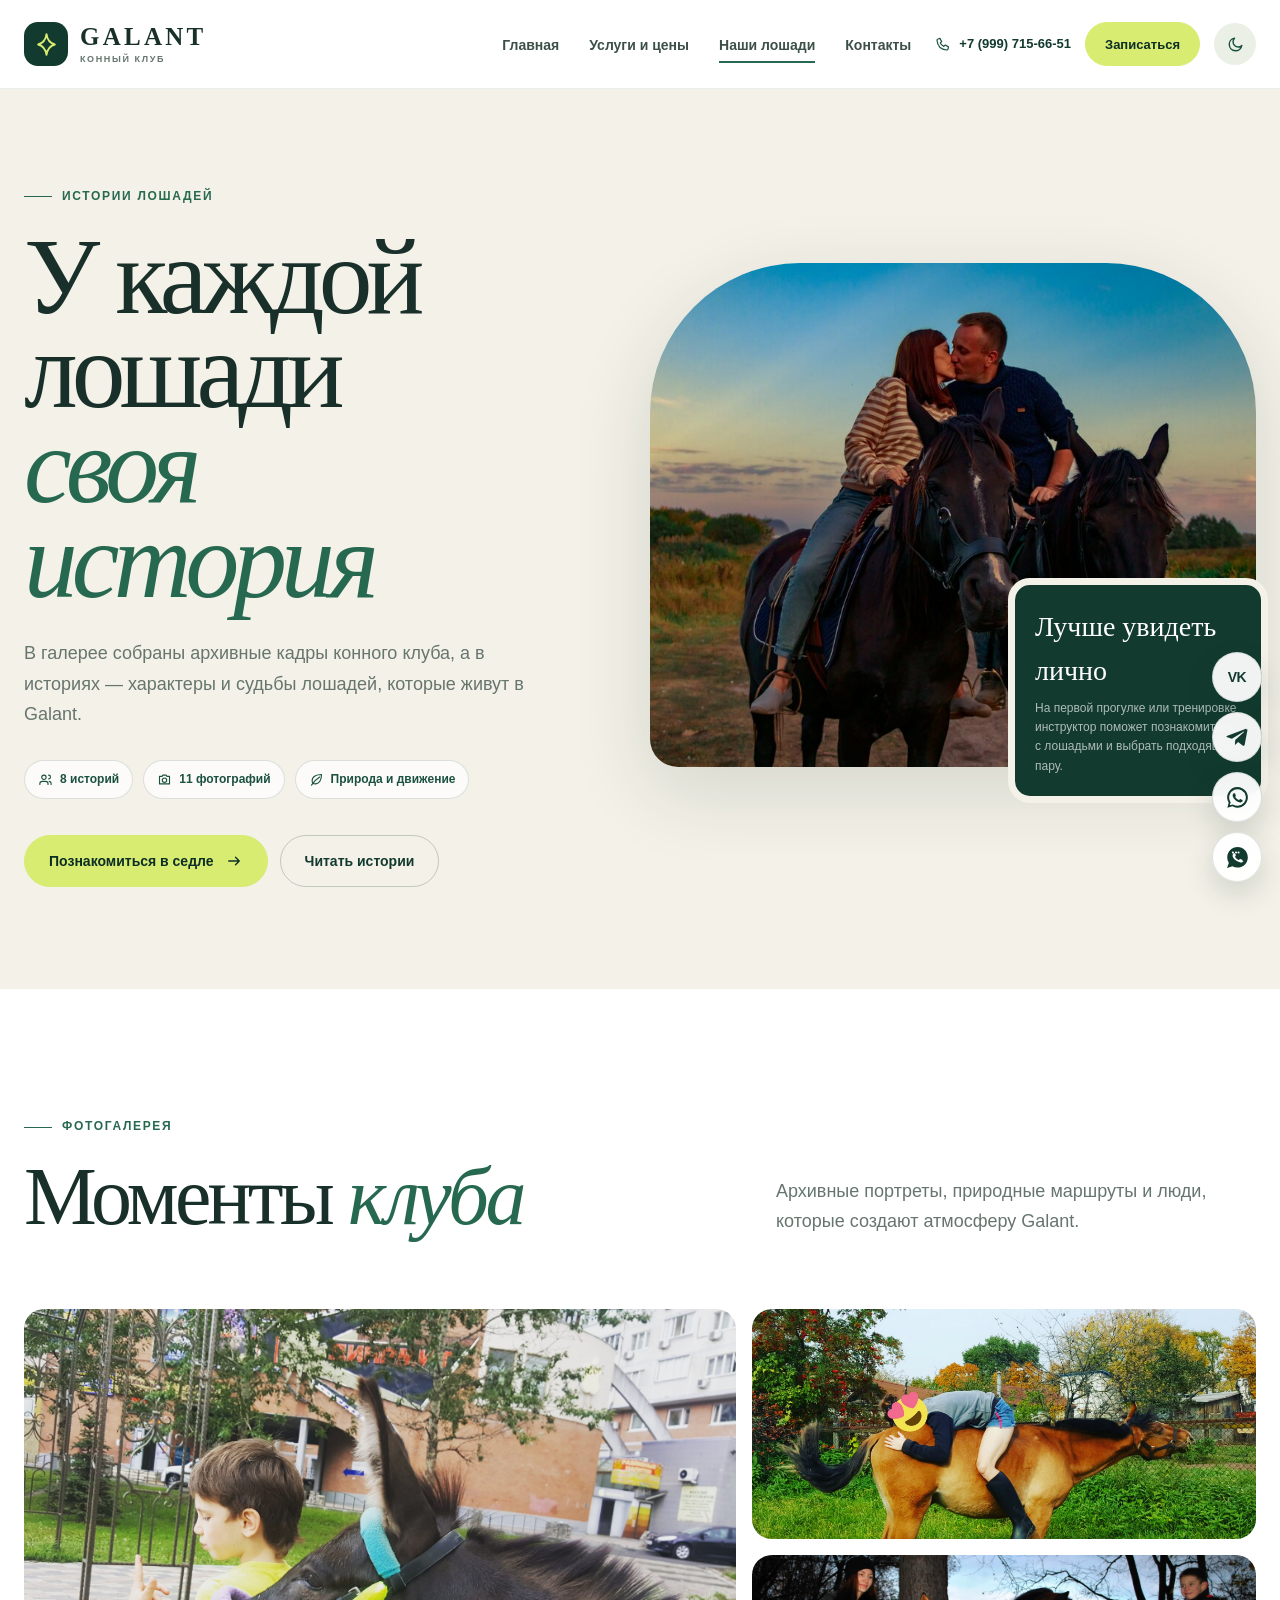
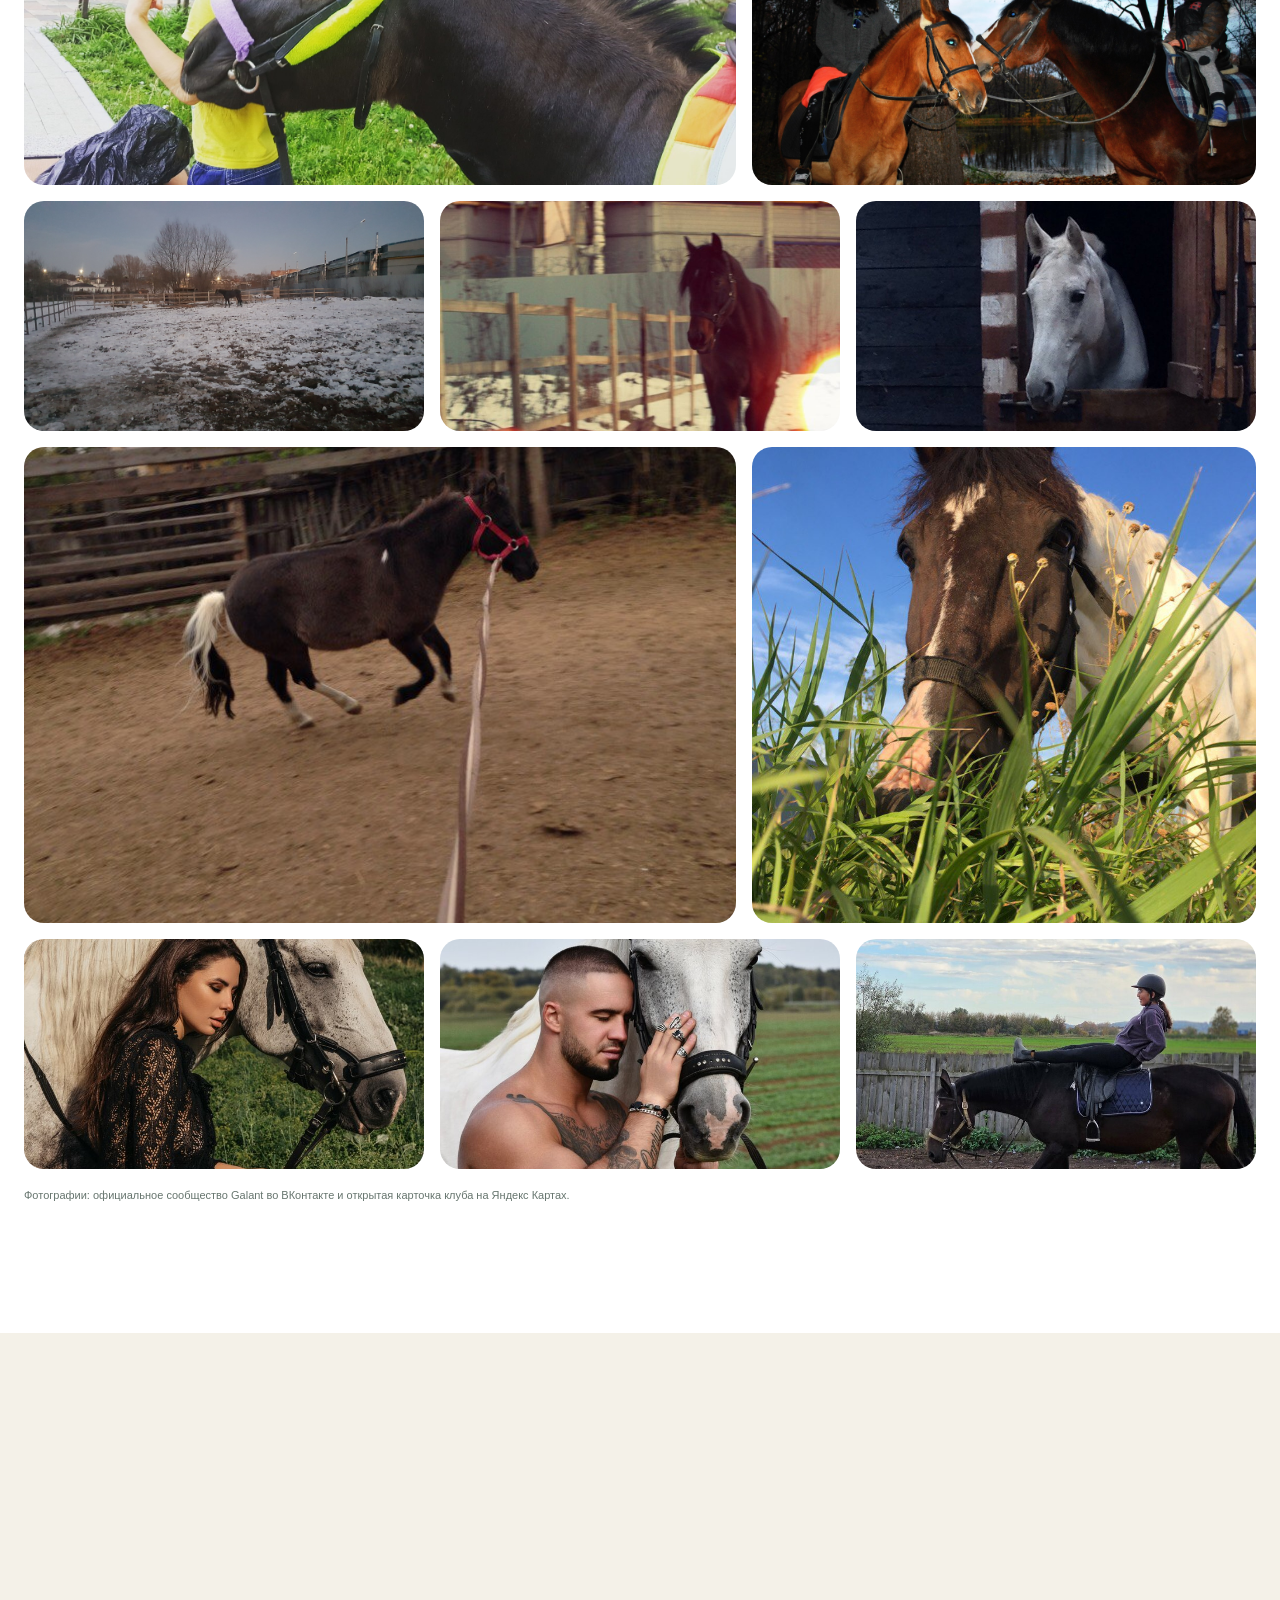
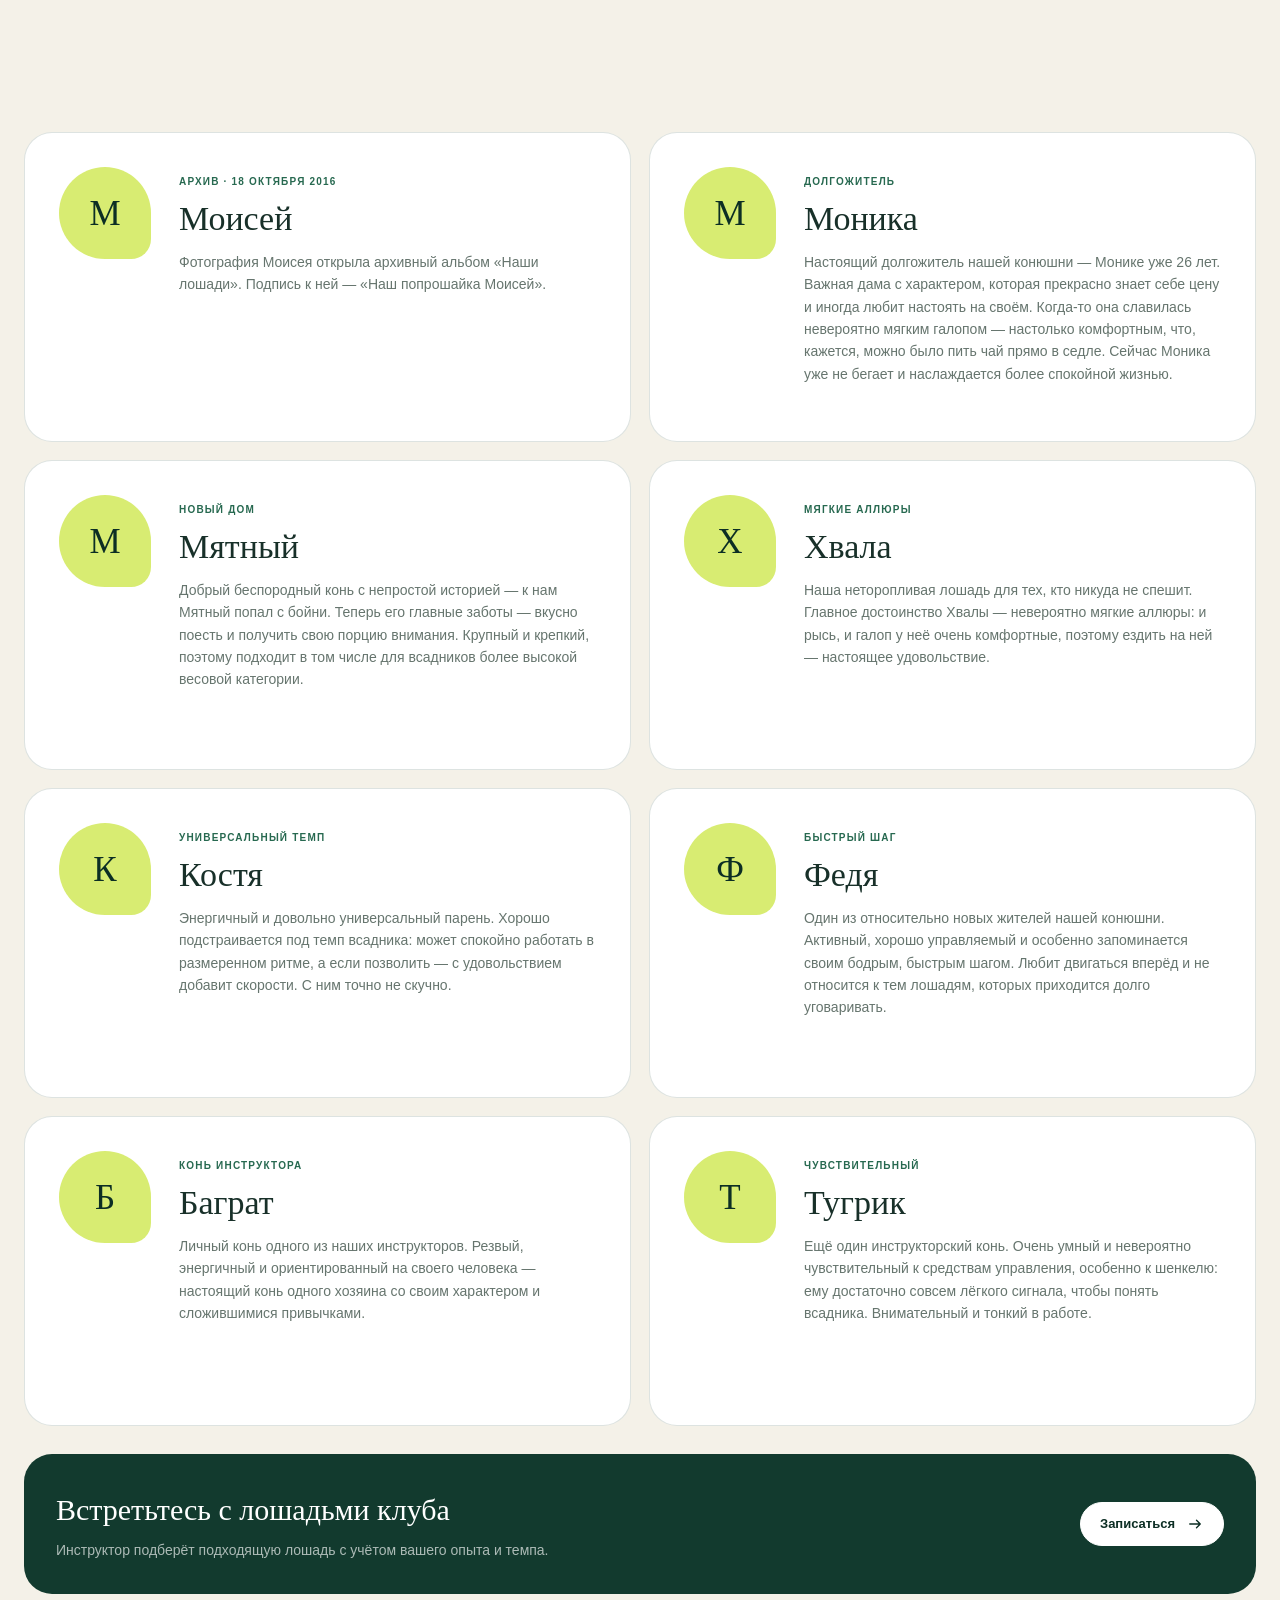
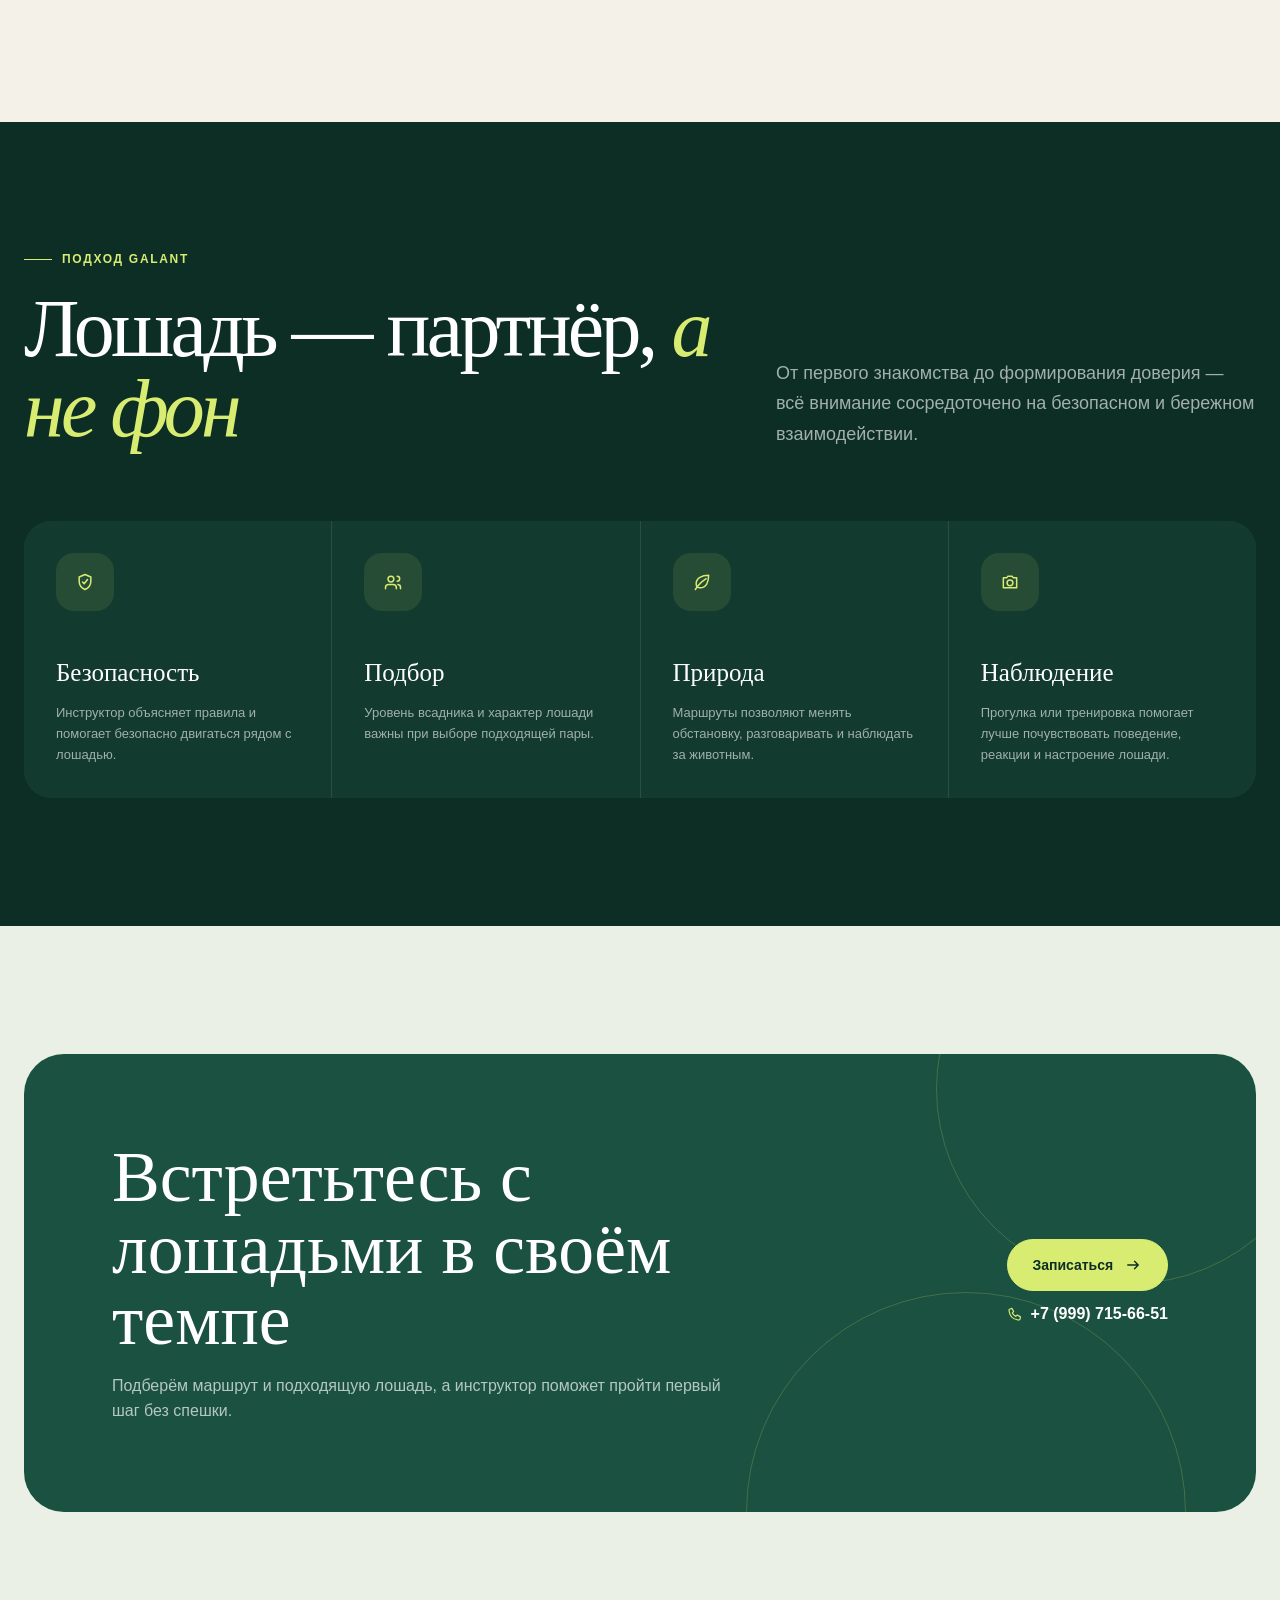
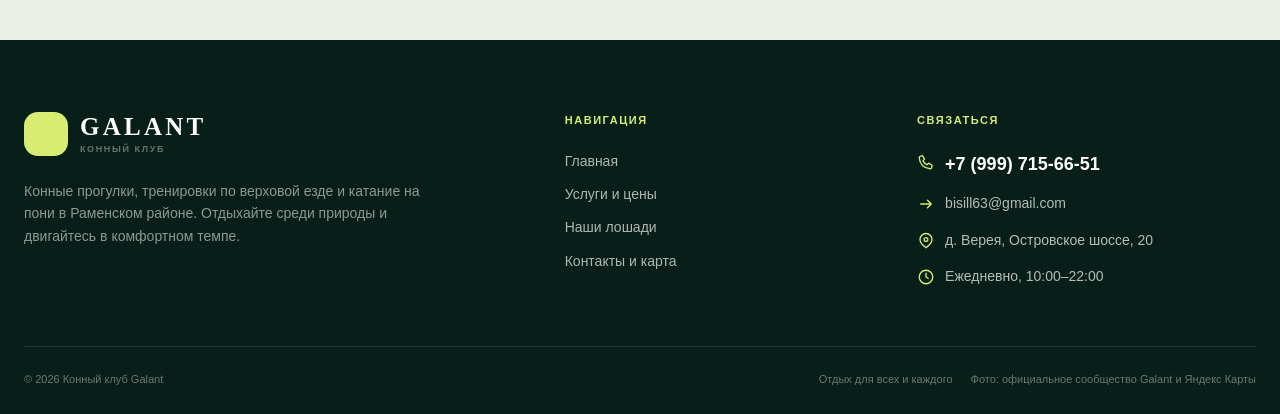
==== horses.html @ ed4a21c7 "Add files via upload" ====
<!doctype html>
<html lang="ru">
<head>
  <meta charset="utf-8">
  <meta name="viewport" content="width=device-width, initial-scale=1">
  <meta name="theme-color" content="#173f32">
  <meta name="color-scheme" content="light dark">
  <script>
    (function () {
      try {
        var t = localStorage.getItem('galant-theme');
        document.documentElement.dataset.theme = t || (window.matchMedia('(prefers-color-scheme: dark)').matches ? 'dark' : 'light');
      } catch (e) {
        document.documentElement.dataset.theme = 'light';
      }
    })();
  </script>
  <meta name="description" content="Фотографии и истории лошадей конного клуба Galant: архивные материалы и рассказы о его постоянных жителях.">
  <title>Наши лошади — конный клуб Galant</title>
  <link rel="icon" href="assets/favicon.svg" type="image/svg+xml">
  <link rel="preload" href="assets/images/galant-08.jpg" as="image" fetchpriority="high">
  <link rel="stylesheet" href="assets/styles.css?v=20261008h">
  <script src="assets/script.js?v=20261008h" defer></script>
</head>
<body>
<svg class="icon-sprite" xmlns="http://www.w3.org/2000/svg" style="display:none" aria-hidden="true" focusable="false">
  <symbol id="icon-vk" viewBox="0 0 24 24"><path fill="currentColor" d="M12.82 17.35h-2.18c-.12 0-.23-.04-.34-.12-.12-.08-.18-.2-.25-.34-.16-.31-.7-1.34-1.59-3.09-1.32-1.76-2.77-3.36-2.8-3.4-.03-.04-.03-.09 0-.13.03-.04.12-.06.25-.06h2.47c.13 0 .24.03.33.1.08.07.13.17.18.29l2.9 3.46 2.42-3.44a.58.58 0 0 1 .4-.21h2.46c.16 0 .26.03.3.09.05.07.05.18 0 .3-.05.12-.4.55-1.03 1.29L16.5 15.1s3.87 3.87 3.87 4.05c0 .1-.04.17-.11.22-.08.04-.2.07-.36.07h-2.2c-.16 0-.29-.03-.4-.08a4.45 4.45 0 0 1-.48-.36Z"/></symbol>
  <symbol id="icon-telegram" viewBox="0 0 24 24"><path fill="currentColor" d="M21.7 4.1 18.9 19c-.2 1-.8 1.3-1.7.8l-4.6-3.4-2.2 2.1c-.3.3-.5.5-.9.5l.3-4.7 8.5-7.7c.4-.3-.1-.5-.6-.2L6.6 13.2l-4.4-1.4c-1-.3-1-1 .2-1.4l17.1-6.6c.8-.3 1.5.2 1.2 1.1Z"/></symbol>
  <symbol id="icon-whatsapp" viewBox="0 0 24 24"><path fill="currentColor" d="M12.04 2a9.9 9.9 0 0 0-8.5 15l-1.3 4.8 4.9-1.3A9.9 9.9 0 1 0 12.04 2Zm0 18a8 8 0 0 1-4.1-1.1l-.3-.2-3 .8.8-2.9-.2-.3A8 8 0 1 1 12.04 20Zm4.4-5.8c-.2-.1-1.4-.7-1.6-.8-.2-.1-.4-.1-.5.1l-.7.9c-.1.2-.3.2-.5.1a6.6 6.6 0 0 1-3.3-2.9c-.2-.4.2-.4.6-1.2.1-.1 0-.3 0-.4l-.7-1.7c-.2-.4-.4-.4-.5-.4h-.5c-.2 0-.4.1-.6.3-.2.2-.8.8-.8 1.9 0 1.1.8 2.2.9 2.4.1.1 1.6 2.6 4 3.6 2.4 1 2.4.7 2.9.6.4-.1 1.4-.6 1.6-1.1.2-.6.2-1 .1-1.1-.1-.1-.2-.2-.4-.3Z"/></symbol>
  <symbol id="icon-viber" viewBox="0 0 24 24"><path fill="currentColor" d="M12.1 2C6.6 2 2.2 6.3 2.2 11.7c0 1.9.5 3.7 1.5 5.3L2 22l5.1-1.7a9.8 9.8 0 0 0 4.9 1.3h.1c5.4 0 9.8-4.3 9.8-9.7S17.5 2 12.1 2Zm5.6 13.5c-.2.6-1.3 1.2-1.8 1.2-.5.1-1 .1-1.6-.1-.4-.1-.9-.3-1.5-.5-2.7-.9-4.4-3.2-4.5-3.4-.1-.1-1-1.3-1-2.5 0-1.2.6-1.8.8-2.1.2-.2.5-.3.6-.3h.5c.2 0 .4 0 .5.4l.7 1.7c.1.2 0 .4-.1.5l-.4.5c-.1.1-.3.3-.1.6.1.3.6 1.1 1.3 1.7.9.8 1.6 1 1.9 1.2.2.1.4.1.5-.1l.7-.8c.2-.2.3-.2.6-.1l1.6.8c.2.1.4.2.5.3.1.2.1.6-.1 1.1Z"/><circle cx="7.6" cy="7.2" r="1" fill="#fff"/><circle cx="10.6" cy="7.2" r="1" fill="#fff"/><circle cx="13" cy="7.2" r="1" fill="#fff"/></symbol>
  <symbol id="icon-phone" viewBox="0 0 24 24"><path d="M7.3 3.5 10 8.2 8 10.5c1.1 2.3 2.9 4 5.2 5.1l2.3-2 4.7 2.7-.7 3.3c-.2.9-1 1.5-1.9 1.4C9 20.3 3.7 15 3 6.4c-.1-.9.5-1.7 1.4-1.9l2.9-1Z" fill="none" stroke="currentColor" stroke-width="1.8" stroke-linecap="round" stroke-linejoin="round"/></symbol>
  <symbol id="icon-pin" viewBox="0 0 24 24"><path d="M20 10c0 5-8 11-8 11S4 15 4 10a8 8 0 1 1 16 0Z" fill="none" stroke="currentColor" stroke-width="1.8" stroke-linejoin="round"/><circle cx="12" cy="10" r="2.5" fill="none" stroke="currentColor" stroke-width="1.8"/></symbol>
  <symbol id="icon-clock" viewBox="0 0 24 24"><circle cx="12" cy="12" r="9" fill="none" stroke="currentColor" stroke-width="1.8"/><path d="M12 7v5l3 2" fill="none" stroke="currentColor" stroke-width="1.8" stroke-linecap="round"/></symbol>
  <symbol id="icon-arrow" viewBox="0 0 24 24"><path d="M5 12h14M14 7l5 5-5 5" fill="none" stroke="currentColor" stroke-width="1.8" stroke-linecap="round" stroke-linejoin="round"/></symbol>
  <symbol id="icon-arrow-left" viewBox="0 0 24 24"><path d="M19 12H5M10 7l-5 5 5 5" fill="none" stroke="currentColor" stroke-width="1.8" stroke-linecap="round" stroke-linejoin="round"/></symbol>
  <symbol id="icon-chevron-right" viewBox="0 0 24 24"><path d="m9 5 7 7-7 7" fill="none" stroke="currentColor" stroke-width="1.8" stroke-linecap="round" stroke-linejoin="round"/></symbol>
  <symbol id="icon-menu" viewBox="0 0 24 24"><path d="M4 7h16M4 12h16M4 17h16" fill="none" stroke="currentColor" stroke-width="1.8" stroke-linecap="round"/></symbol>
  <symbol id="icon-close" viewBox="0 0 24 24"><path d="m6 6 12 12M18 6 6 18" fill="none" stroke="currentColor" stroke-width="1.8" stroke-linecap="round"/></symbol>
  <symbol id="icon-check" viewBox="0 0 24 24"><path d="m5 12 4 4L19 6" fill="none" stroke="currentColor" stroke-width="2" stroke-linecap="round" stroke-linejoin="round"/></symbol>
  <symbol id="icon-leaf" viewBox="0 0 24 24"><path d="M20 4C12 4 5 7 5 14c0 3 2 5 5 5 7 0 10-7 10-15Z" fill="none" stroke="currentColor" stroke-width="1.8" stroke-linejoin="round"/><path d="M4 21c3-5 7-9 13-13" fill="none" stroke="currentColor" stroke-width="1.8" stroke-linecap="round"/></symbol>
  <symbol id="icon-shield" viewBox="0 0 24 24"><path d="M12 3 5 6v5c0 4.6 2.8 8 7 10 4.2-2 7-5.4 7-10V6l-7-3Z" fill="none" stroke="currentColor" stroke-width="1.8" stroke-linejoin="round"/><path d="m9 12 2 2 4-5" fill="none" stroke="currentColor" stroke-width="1.8" stroke-linecap="round" stroke-linejoin="round"/></symbol>
  <symbol id="icon-users" viewBox="0 0 24 24"><path d="M16 20v-1.5c0-2-1.8-3.5-4-3.5H7c-2.2 0-4 1.5-4 3.5V20M9.5 12a3.5 3.5 0 1 0 0-7 3.5 3.5 0 0 0 0 7ZM17 11a3 3 0 1 0 0-6M18 15c1.8.3 3 1.6 3 3.2V20" fill="none" stroke="currentColor" stroke-width="1.8" stroke-linecap="round"/></symbol>
  <symbol id="icon-camera" viewBox="0 0 24 24"><path d="M4 7h4l1.5-2h5L16 7h4v12H4V7Z" fill="none" stroke="currentColor" stroke-width="1.8" stroke-linejoin="round"/><circle cx="12" cy="13" r="3.5" fill="none" stroke="currentColor" stroke-width="1.8"/></symbol>
  <symbol id="icon-spark" viewBox="0 0 24 24"><path d="M12 2c.7 5.2 2.8 8.5 8 10-5.2 1.5-7.3 4.8-8 10-.7-5.2-2.8-8.5-8-10 5.2-1.5 7.3-4.8 8-10Z" fill="none" stroke="currentColor" stroke-width="1.8" stroke-linejoin="round"/></symbol>
  <symbol id="icon-route" viewBox="0 0 24 24"><circle cx="6" cy="18" r="2" fill="none" stroke="currentColor" stroke-width="1.8"/><circle cx="18" cy="6" r="2" fill="none" stroke="currentColor" stroke-width="1.8"/><path d="M8 18h3a3 3 0 0 0 3-3v-3a3 3 0 0 1 3-3h-1" fill="none" stroke="currentColor" stroke-width="1.8" stroke-linecap="round"/></symbol>
  <symbol id="icon-sun" viewBox="0 0 24 24"><circle cx="12" cy="12" r="4.2" fill="none" stroke="currentColor" stroke-width="1.8"/><path d="M12 2.5v2.6M12 18.9v2.6M2.5 12h2.6M18.9 12h2.6M4.9 4.9l1.8 1.8M17.3 17.3l1.8 1.8M19.1 4.9l-1.8 1.8M6.7 17.3l-1.8 1.8" fill="none" stroke="currentColor" stroke-width="1.8" stroke-linecap="round"/></symbol>
  <symbol id="icon-moon" viewBox="0 0 24 24"><path d="M20 13.2A8 8 0 1 1 10.8 4 6.5 6.5 0 0 0 20 13.2Z" fill="none" stroke="currentColor" stroke-width="1.8" stroke-linejoin="round"/></symbol>
</svg>
  <a class="sr-only" href="#main">Перейти к основному содержанию</a>
  <header class="site-header">
    <div class="container header-inner">
      <a class="logo" href="index.html" aria-label="Galant — главная"><span class="logo-mark"><svg class="icon" aria-hidden="true"><use href="#icon-spark"></use></svg></span><span class="logo-copy"><span class="logo-name">GALANT</span><span class="logo-subtitle">конный клуб</span></span></a>
      <nav class="site-nav" aria-label="Основная навигация">
        <a class="nav-link" href="index.html">Главная</a>
        <a class="nav-link" href="services.html">Услуги и цены</a>
        <a class="nav-link" href="horses.html" aria-current="page">Наши лошади</a>
        <a class="nav-link" href="index.html#location">Контакты</a>
      </nav>
      <div class="header-actions">
        <a class="header-phone top-phone" href="tel:+79997156651"><svg class="icon" aria-hidden="true"><use href="#icon-phone"></use></svg><span>+7 (999) 715-66-51</span></a>
        <button class="button button-accent button-small header-cta" type="button" data-booking="Прогулка или тренировка">Записаться</button>
        <button class="theme-toggle" type="button" data-theme-toggle aria-label="Включить тёмную тему" aria-pressed="false"><svg class="icon icon-sun" aria-hidden="true"><use href="#icon-sun"></use></svg><svg class="icon icon-moon" aria-hidden="true"><use href="#icon-moon"></use></svg></button>
        <button class="menu-toggle" type="button" data-menu-toggle aria-expanded="false" aria-controls="mobile-menu" aria-label="Открыть меню"><svg class="icon icon-menu" aria-hidden="true"><use href="#icon-menu"></use></svg><svg class="icon icon-close" aria-hidden="true"><use href="#icon-close"></use></svg></button>
      </div>
    </div>
  </header>

  <nav class="mobile-menu" id="mobile-menu" data-mobile-menu aria-label="Мобильная навигация" aria-hidden="true">
    <a href="index.html">Главная</a><a href="services.html">Услуги и цены</a><a href="horses.html">Наши лошади</a><a href="index.html#location">Контакты</a>
    <button class="button button-accent" type="button" data-booking="Прогулка или тренировка">Записаться</button>
    <div class="mobile-contacts"><a class="top-phone" href="tel:+79997156651"><svg class="icon" aria-hidden="true"><use href="#icon-phone"></use></svg><span>+7 (999) 715-66-51</span></a></div>
  </nav>

  <main id="main">
    <section class="page-hero">
      <div class="container page-hero-grid">
        <div class="page-hero-copy reveal">
          <span class="eyebrow">Истории лошадей</span>
          <h1 class="page-hero-title">У каждой лошади <em>своя история</em></h1>
          <p class="section-copy">В галерее собраны архивные кадры конного клуба, а в историях — характеры и судьбы лошадей, которые живут в Galant.</p>
          <div class="page-hero-meta">
            <span class="tag"><svg class="icon" aria-hidden="true"><use href="#icon-users"></use></svg>8 историй</span>
            <span class="tag"><svg class="icon" aria-hidden="true"><use href="#icon-camera"></use></svg>11 фотографий</span>
            <span class="tag"><svg class="icon" aria-hidden="true"><use href="#icon-leaf"></use></svg>Природа и движение</span>
          </div>
          <div class="hero-actions"><button class="button button-accent" type="button" data-booking="Прогулка или тренировка">Познакомиться в седле<svg class="icon" aria-hidden="true"><use href="#icon-arrow"></use></svg></button><a class="button button-outline" href="#stories">Читать истории</a></div>
        </div>
        <div class="page-hero-media reveal">
          <img class="page-hero-image" src="assets/images/galant-08.jpg" alt="Лошади конного клуба Galant на природе" width="1024" height="683" fetchpriority="high">
          <div class="page-hero-card"><strong>Лучше увидеть лично</strong><p>На первой прогулке или тренировке инструктор поможет познакомиться с лошадьми и выбрать подходящую пару.</p></div>
        </div>
      </div>
    </section>

    <section class="section">
      <div class="container">
        <div class="section-header reveal">
          <div class="section-header-copy"><span class="kicker">Фотогалерея</span><h2 class="section-title">Моменты <em>клуба</em></h2></div>
          <p class="section-copy">Архивные портреты, природные маршруты и люди, которые создают атмосферу Galant.</p>
        </div>
        <div class="horses-gallery">
          <figure class="gallery-item reveal"><img src="assets/images/galant-vk-01.jpg" alt="Моисей, лошадь конного клуба Galant" width="1767" height="1152" loading="lazy"></figure>
          <figure class="gallery-item reveal"><img src="assets/images/galant-vk-02.jpg" alt="Мальборо, лошадь конного клуба Galant" width="1920" height="1920" loading="lazy"></figure>
          <figure class="gallery-item reveal"><img src="assets/images/galant-vk-03.jpg" alt="Любофффь, лошадь конного клуба Galant" width="2560" height="1714" loading="lazy"></figure>
          <figure class="gallery-item reveal"><img src="assets/images/galant-vk-04.jpg" alt="Русский рысак конного клуба Galant" width="2048" height="1152" loading="lazy"></figure>
          <figure class="gallery-item reveal"><img src="assets/images/galant-vk-05.jpg" alt="Пентагон, лошадь конного клуба Galant" width="614" height="807" loading="lazy"></figure>
          <figure class="gallery-item reveal"><img src="assets/images/galant-vk-06.jpg" alt="Моника, лошадь конного клуба Galant" width="720" height="960" loading="lazy"></figure>
          <figure class="gallery-item reveal"><img src="assets/images/galant-vk-07.jpg" alt="Пушок, лошадь конного клуба Galant" width="720" height="960" loading="lazy"></figure>
          <figure class="gallery-item reveal"><img src="assets/images/galant-vk-08.jpg" alt="Сюрприз, лошадь конного клуба Galant" width="719" height="960" loading="lazy"></figure>
          <figure class="gallery-item reveal"><img src="assets/images/galant-02.jpg" alt="Лошадь конного клуба Galant" width="684" height="1024" loading="lazy"></figure>
          <figure class="gallery-item reveal"><img src="assets/images/galant-07.jpg" alt="Лошадь и всадник на прогулке" width="684" height="1024" loading="lazy"></figure>
          <figure class="gallery-item reveal"><img src="assets/images/galant-10.jpg" alt="Лошадь клуба Galant на природе" width="768" height="1024" loading="lazy"></figure>
        </div>
        <p class="photo-credit">Фотографии: <a href="https://vk.ru/horsegalant" target="_blank" rel="noopener noreferrer">официальное сообщество Galant во ВКонтакте</a> и открытая карточка клуба на Яндекс Картах.</p>
      </div>
    </section>

    <section class="section section-cream" id="stories">
      <div class="container">
        <div class="section-header reveal">
          <div class="section-header-copy"><span class="kicker">Наши лошади</span><h2 class="section-title">Имена, которые <em>запоминаются</em></h2></div>
          <p class="section-copy">Истории лошадей, которые живут в клубе или остались в его архиве. У каждой — свой возраст, характер и путь к всаднику.</p>
        </div>
        <div class="stories-grid">
          <article class="story-card reveal"><span class="story-monogram" aria-hidden="true">М</span><div><span class="story-label">Архив · 18 октября 2016</span><h3>Моисей</h3><p>Фотография Моисея открыла архивный альбом «Наши лошади». Подпись к ней — «Наш попрошайка Моисей».</p></div></article>
          <article class="story-card reveal"><span class="story-monogram" aria-hidden="true">М</span><div><span class="story-label">Долгожитель</span><h3>Моника</h3><p>Настоящий долгожитель нашей конюшни — Монике уже 26 лет. Важная дама с характером, которая прекрасно знает себе цену и иногда любит настоять на своём. Когда-то она славилась невероятно мягким галопом — настолько комфортным, что, кажется, можно было пить чай прямо в седле. Сейчас Моника уже не бегает и наслаждается более спокойной жизнью.</p></div></article>
          <article class="story-card reveal"><span class="story-monogram" aria-hidden="true">М</span><div><span class="story-label">Новый дом</span><h3>Мятный</h3><p>Добрый беспородный конь с непростой историей — к нам Мятный попал с бойни. Теперь его главные заботы — вкусно поесть и получить свою порцию внимания. Крупный и крепкий, поэтому подходит в том числе для всадников более высокой весовой категории.</p></div></article>
          <article class="story-card reveal"><span class="story-monogram" aria-hidden="true">Х</span><div><span class="story-label">Мягкие аллюры</span><h3>Хвала</h3><p>Наша неторопливая лошадь для тех, кто никуда не спешит. Главное достоинство Хвалы — невероятно мягкие аллюры: и рысь, и галоп у неё очень комфортные, поэтому ездить на ней — настоящее удовольствие.</p></div></article>
          <article class="story-card reveal"><span class="story-monogram" aria-hidden="true">К</span><div><span class="story-label">Универсальный темп</span><h3>Костя</h3><p>Энергичный и довольно универсальный парень. Хорошо подстраивается под темп всадника: может спокойно работать в размеренном ритме, а если позволить — с удовольствием добавит скорости. С ним точно не скучно.</p></div></article>
          <article class="story-card reveal"><span class="story-monogram" aria-hidden="true">Ф</span><div><span class="story-label">Быстрый шаг</span><h3>Федя</h3><p>Один из относительно новых жителей нашей конюшни. Активный, хорошо управляемый и особенно запоминается своим бодрым, быстрым шагом. Любит двигаться вперёд и не относится к тем лошадям, которых приходится долго уговаривать.</p></div></article>
          <article class="story-card reveal"><span class="story-monogram" aria-hidden="true">Б</span><div><span class="story-label">Конь инструктора</span><h3>Баграт</h3><p>Личный конь одного из наших инструкторов. Резвый, энергичный и ориентированный на своего человека — настоящий конь одного хозяина со своим характером и сложившимися привычками.</p></div></article>
          <article class="story-card reveal"><span class="story-monogram" aria-hidden="true">Т</span><div><span class="story-label">Чувствительный</span><h3>Тугрик</h3><p>Ещё один инструкторский конь. Очень умный и невероятно чувствительный к средствам управления, особенно к шенкелю: ему достаточно совсем лёгкого сигнала, чтобы понять всадника. Внимательный и тонкий в работе.</p></div></article>
        </div>
        <div class="services-cta reveal" style="margin-top:28px">
          <div><h3>Встретьтесь с лошадьми клуба</h3><p>Инструктор подберёт подходящую лошадь с учётом вашего опыта и темпа.</p></div>
          <button class="button button-light button-small" type="button" data-booking="Прогулка или тренировка">Записаться<svg class="icon" aria-hidden="true"><use href="#icon-arrow"></use></svg></button>
        </div>
      </div>
    </section>

    <section class="section section-dark">
      <div class="container">
        <div class="section-header reveal">
          <div class="section-header-copy"><span class="kicker" style="color:var(--lime)">Подход Galant</span><h2 class="section-title">Лошадь — партнёр, <em style="color:var(--lime)">а не фон</em></h2></div>
          <p class="section-copy" style="color:rgba(255,255,255,.62)">От первого знакомства до формирования доверия — всё внимание сосредоточено на безопасном и бережном взаимодействии.</p>
        </div>
        <div class="care-list">
          <article class="care-card reveal"><span class="feature-icon"><svg class="icon" aria-hidden="true"><use href="#icon-shield"></use></svg></span><h3>Безопасность</h3><p>Инструктор объясняет правила и помогает безопасно двигаться рядом с лошадью.</p></article>
          <article class="care-card reveal"><span class="feature-icon"><svg class="icon" aria-hidden="true"><use href="#icon-users"></use></svg></span><h3>Подбор</h3><p>Уровень всадника и характер лошади важны при выборе подходящей пары.</p></article>
          <article class="care-card reveal"><span class="feature-icon"><svg class="icon" aria-hidden="true"><use href="#icon-leaf"></use></svg></span><h3>Природа</h3><p>Маршруты позволяют менять обстановку, разговаривать и наблюдать за животным.</p></article>
          <article class="care-card reveal"><span class="feature-icon"><svg class="icon" aria-hidden="true"><use href="#icon-camera"></use></svg></span><h3>Наблюдение</h3><p>Прогулка или тренировка помогает лучше почувствовать поведение, реакции и настроение лошади.</p></article>
        </div>
      </div>
    </section>

    <section class="section section-sage">
      <div class="container">
        <div class="cta-band reveal">
          <div class="cta-band-inner">
            <div><h2>Встретьтесь с лошадьми в своём темпе</h2><p>Подберём маршрут и подходящую лошадь, а инструктор поможет пройти первый шаг без спешки.</p></div>
            <div class="cta-actions"><button class="button button-accent" type="button" data-booking="Прогулка или тренировка">Записаться<svg class="icon" aria-hidden="true"><use href="#icon-arrow"></use></svg></button><a class="top-phone" href="tel:+79997156651" style="color:var(--white)"><svg class="icon" aria-hidden="true"><use href="#icon-phone"></use></svg><span>+7 (999) 715-66-51</span></a></div>
          </div>
        </div>
      </div>
    </section>


  </main>

  <footer class="site-footer">
    <div class="container">
      <div class="footer-grid">
        <div class="footer-brand">
          <a class="logo" href="index.html" aria-label="Galant — главная"><span class="logo-mark"><svg class="icon" aria-hidden="true"><use href="#icon-spark"></use></svg></span><span class="logo-copy"><span class="logo-name">GALANT</span><span class="logo-subtitle">конный клуб</span></span></a>
          <p>Конные прогулки, тренировки по верховой езде и катание на пони в Раменском районе. Отдыхайте среди природы и двигайтесь в комфортном темпе.</p>
        </div>
        <div><h2 class="footer-title">Навигация</h2><nav class="footer-links" aria-label="Навигация в подвале"><a href="index.html">Главная</a><a href="services.html">Услуги и цены</a><a href="horses.html">Наши лошади</a><a href="index.html#location">Контакты и карта</a></nav></div>
        <div><h2 class="footer-title">Связаться</h2><div class="footer-contact"><a class="top-phone" href="tel:+79997156651"><svg class="icon" aria-hidden="true"><use href="#icon-phone"></use></svg><span>+7 (999) 715-66-51</span></a><a href="mailto:bisill63@gmail.com"><svg class="icon" aria-hidden="true"><use href="#icon-arrow"></use></svg><span>bisill63@gmail.com</span></a><p><svg class="icon" aria-hidden="true"><use href="#icon-pin"></use></svg><span>д. Верея, Островское шоссе, 20</span></p><p><svg class="icon" aria-hidden="true"><use href="#icon-clock"></use></svg><span>Ежедневно, 10:00–22:00</span></p></div></div>
      </div>
      <div class="footer-bottom"><span>© <span data-current-year>2026</span> Конный клуб Galant</span><div class="footer-bottom-links"><span>Отдых для всех и каждого</span><span>Фото: официальное сообщество Galant и Яндекс Карты</span></div></div>
    </div>
  </footer>

  <nav class="social-float" aria-label="Социальные сети">
    <a class="social-link" href="https://vk.ru/horsegalant" target="_blank" rel="noopener noreferrer" aria-label="Galant во ВКонтакте"><span class="social-vk" aria-hidden="true">VK</span></a>
    <a class="social-link" href="https://t.me/+79997156651" target="_blank" rel="noopener noreferrer" aria-label="Galant в Telegram"><svg class="icon" aria-hidden="true"><use href="#icon-telegram"></use></svg></a>
    <a class="social-link" href="https://wa.me/79997156651" target="_blank" rel="noopener noreferrer" aria-label="Galant в WhatsApp"><svg class="icon" aria-hidden="true"><use href="#icon-whatsapp"></use></svg></a>
    <a class="social-link" href="https://viber.click/79997156651" target="_blank" rel="noopener noreferrer" aria-label="Galant в Viber"><svg class="icon" aria-hidden="true"><use href="#icon-viber"></use></svg></a>
  </nav>

  <dialog class="booking-modal" id="booking" aria-labelledby="booking-title">
    <div class="modal-header"><div><h2 id="booking-title">Запись в клуб Galant</h2><p>Заполните форму — сообщение откроется в WhatsApp.</p></div><button class="modal-close" type="button" data-booking-close aria-label="Закрыть форму"><svg class="icon" aria-hidden="true"><use href="#icon-close"></use></svg></button></div>
    <form class="booking-form" data-booking-form>
      <div class="form-grid">
        <div class="form-field"><label for="booking-name">Ваше имя</label><input id="booking-name" name="name" type="text" autocomplete="name" placeholder="Например, Анна" required></div>
        <div class="form-field"><label for="booking-phone">Телефон</label><input id="booking-phone" name="phone" type="tel" autocomplete="tel" inputmode="tel" placeholder="+7 (___) ___-__-__" required></div>
        <div class="form-field form-field-full"><label for="booking-service">Услуга</label><input id="booking-service" name="service" type="text" value="Прогулка или тренировка" readonly></div>
        <div class="form-field"><label for="booking-duration">Продолжительность</label><select id="booking-duration" name="duration" required><option value="" selected disabled>Выберите продолжительность</option><option value="30">30 минут</option><option value="60">1 час</option><option value="90">1,5 часа</option><option value="120">2 часа</option><option value="240">4 часа</option><option value="480">8 часов</option></select></div>
        <div class="form-field"><label for="booking-date">Желаемая дата</label><input id="booking-date" name="date" type="date"></div>
        <div class="form-field form-field-full"><label for="booking-comment">Опыт и желаемый темп</label><textarea id="booking-comment" name="comment" rows="3" placeholder="Например: я новичок, хочу спокойный темп" required></textarea></div>
      </div>
      <label class="form-consent"><input name="consent" type="checkbox" required><span>Я согласен(на) на обработку контактных данных для связи по записи.</span></label>
      <p class="form-status" data-form-status aria-live="polite"></p>
      <div class="modal-actions"><a class="modal-phone" href="tel:+79997156651"><svg class="icon" aria-hidden="true"><use href="#icon-phone"></use></svg><span>Лучше по телефону</span></a><button class="button button-accent" type="submit">Отправить заявку<svg class="icon" aria-hidden="true"><use href="#icon-arrow"></use></svg></button></div>
    </form>
  </dialog>
</body>
</html>
---- assets/styles.css ----
:root {
  --green-950: #0c2e24;
  --green-900: #123a2e;
  --green-800: #1b5140;
  --green-700: #276950;
  --green-500: #5b8a71;
  --sage-300: #b9cbb9;
  --sage-200: #d7e2d3;
  --sage-100: #eaf0e5;
  --lime: #d8ec72;
  --lime-soft: #eaf4aa;
  --cream: #f4f1e8;
  --sand: #e8e1d2;
  --white: #ffffff;
  --surface: #ffffff;
  --ink: #183029;
  --muted: #66756e;
  --line: rgba(18, 58, 46, 0.14);
  --shadow: 0 24px 80px rgba(13, 47, 37, 0.14);
  --shadow-soft: 0 14px 42px rgba(13, 47, 37, 0.09);
  --radius-xl: 40px;
  --radius-lg: 28px;
  --radius-md: 20px;
  --container: 1240px;
  --font-body: "Segoe UI", Arial, sans-serif;
  --font-display: Georgia, "Times New Roman", serif;
}

*,
*::before,
*::after {
  box-sizing: border-box;
}

html {
  scroll-behavior: smooth;
}

body {
  margin: 0;
  color: var(--ink);
  background: var(--surface);
  font-family: var(--font-body);
  font-size: 16px;
  line-height: 1.6;
  -webkit-font-smoothing: antialiased;
  text-rendering: optimizeLegibility;
}

body.menu-open {
  overflow: hidden;
}

img {
  display: block;
  max-width: 100%;
}

svg {
  display: block;
}

a {
  color: inherit;
  text-decoration: none;
}

button,
input,
select,
textarea {
  color: inherit;
  font: inherit;
}

button,
select {
  cursor: pointer;
}

button {
  border: 0;
}

p,
h1,
h2,
h3,
h4,
ul,
ol,
blockquote {
  margin: 0;
}

ul,
ol {
  padding: 0;
  list-style: none;
}

::selection {
  color: var(--white);
  background: var(--green-700);
}

:focus-visible {
  outline: 3px solid rgba(39, 105, 80, 0.35);
  outline-offset: 3px;
}

[hidden] {
  display: none !important;
}

.sr-only {
  position: absolute;
  width: 1px;
  height: 1px;
  padding: 0;
  margin: -1px;
  overflow: hidden;
  clip: rect(0, 0, 0, 0);
  white-space: nowrap;
  border: 0;
}

.container {
  width: min(calc(100% - 48px), var(--container));
  margin-inline: auto;
}

.icon {
  width: 20px;
  height: 20px;
  flex: 0 0 auto;
}

.topbar {
  color: var(--white);
  background: var(--green-950);
  font-size: 13px;
  letter-spacing: 0.01em;
}

.topbar-inner {
  min-height: 50px;
  display: flex;
  align-items: center;
  justify-content: space-between;
  gap: 24px;
}

.topbar-note {
  display: flex;
  align-items: center;
  gap: 9px;
  color: rgba(255, 255, 255, 0.68);
}

.topbar-note .icon {
  width: 15px;
  height: 15px;
  color: var(--lime);
}

.topbar-actions {
  display: flex;
  align-items: center;
  gap: 22px;
  margin-left: auto;
}

.social-list {
  display: flex;
  align-items: center;
  gap: 8px;
}

.social-link {
  width: 36px;
  height: 36px;
  display: grid;
  place-items: center;
  color: rgba(255, 255, 255, 0.78);
  border: 1px solid rgba(255, 255, 255, 0.15);
  border-radius: 50%;
  transition: color 180ms ease, background-color 180ms ease, border-color 180ms ease, transform 180ms ease;
}

.social-link:hover {
  color: var(--green-950);
  background: var(--lime);
  border-color: var(--lime);
  transform: translateY(-2px);
}

.social-link .icon {
  width: 20px;
  height: 20px;
}

.social-vk {
  display: block;
  color: currentColor;
  font-size: 11px;
  font-weight: 800;
  letter-spacing: -0.04em;
  line-height: 1;
  transform: translateY(-0.5px);
}

.social-float {
  position: fixed;
  right: max(18px, env(safe-area-inset-right));
  bottom: max(18px, env(safe-area-inset-bottom));
  z-index: 40;
  display: flex;
  flex-direction: column;
  gap: 10px;
}

.social-float .social-link {
  width: 50px;
  height: 50px;
  color: var(--green-900);
  background: rgba(255, 255, 255, 0.94);
  border-color: rgba(18, 58, 46, 0.14);
  box-shadow: 0 12px 28px rgba(18, 58, 46, 0.16);
  backdrop-filter: blur(12px);
}

.social-float .social-link .icon {
  width: 25px;
  height: 25px;
}

.social-float .social-vk {
  font-size: 14px;
}

.social-float .social-link:hover {
  color: var(--green-950);
  background: var(--lime);
  border-color: var(--lime);
}

.top-phone {
  display: inline-flex;
  align-items: center;
  gap: 8px;
  font-weight: 700;
  white-space: nowrap;
}

.top-phone .icon {
  width: 16px;
  height: 16px;
  color: var(--lime);
}

.site-header {
  position: sticky;
  top: 0;
  z-index: 50;
  background: rgba(255, 255, 255, 0.94);
  border-bottom: 1px solid rgba(18, 58, 46, 0.09);
  backdrop-filter: blur(18px);
}

.header-inner {
  min-height: 88px;
  display: flex;
  align-items: center;
  gap: 24px;
}

.logo {
  display: inline-flex;
  align-items: center;
  gap: 12px;
  flex: 0 0 auto;
}

.logo-mark {
  width: 44px;
  height: 44px;
  display: grid;
  place-items: center;
  color: var(--white);
  background: var(--green-900);
  border-radius: 14px;
}

.logo-mark .icon {
  width: 25px;
  height: 25px;
  color: var(--lime);
}

.logo-copy {
  display: flex;
  flex-direction: column;
  line-height: 1;
}

.logo-name {
  font-family: var(--font-display);
  font-size: 25px;
  font-weight: 700;
  letter-spacing: 0.13em;
}

.logo-subtitle {
  margin-top: 6px;
  color: var(--muted);
  font-size: 9px;
  font-weight: 700;
  letter-spacing: 0.18em;
  text-transform: uppercase;
}

.site-nav {
  display: flex;
  align-items: center;
  gap: 30px;
  margin-left: auto;
}

.nav-link {
  position: relative;
  padding: 31px 0 28px;
  color: #3d5048;
  font-size: 14px;
  font-weight: 600;
}

.nav-link::after {
  content: "";
  position: absolute;
  right: 0;
  bottom: 22px;
  left: 0;
  height: 2px;
  background: var(--green-700);
  transform: scaleX(0);
  transform-origin: right;
  transition: transform 220ms ease;
}

.nav-link:hover::after,
.nav-link[aria-current="page"]::after {
  transform: scaleX(1);
  transform-origin: left;
}

.header-cta {
  flex: 0 0 auto;
}

.header-actions {
  display: flex;
  align-items: center;
  gap: 14px;
  flex: 0 0 auto;
}

.header-actions .menu-toggle {
  margin-left: 0;
}

.header-phone {
  color: var(--green-900);
  font-size: 13px;
}

.header-phone .icon {
  color: var(--green-800);
}

.menu-toggle {
  width: 48px;
  height: 48px;
  display: none;
  place-items: center;
  margin-left: auto;
  color: var(--green-950);
  background: var(--sage-100);
  border-radius: 50%;
}

.menu-toggle .icon-close {
  display: none;
}

body.menu-open .menu-toggle .icon-menu {
  display: none;
}

body.menu-open .menu-toggle .icon-close {
  display: block;
}

.mobile-menu {
  position: fixed;
  inset: 0;
  z-index: 45;
  display: flex;
  flex-direction: column;
  justify-content: center;
  gap: 10px;
  padding: 100px 28px 36px;
  color: var(--white);
  background: var(--green-950);
  opacity: 0;
  visibility: hidden;
  pointer-events: none;
  transform: translateY(-12px);
  transition: opacity 220ms ease, transform 220ms ease, visibility 220ms ease;
}

body.menu-open .mobile-menu {
  opacity: 1;
  visibility: visible;
  pointer-events: auto;
  transform: translateY(0);
}

.mobile-menu a:not(.button) {
  padding: 11px 0;
  font-family: var(--font-display);
  font-size: clamp(30px, 8vw, 48px);
  line-height: 1.1;
  border-bottom: 1px solid rgba(255, 255, 255, 0.12);
}

.mobile-menu .button {
  margin-top: 24px;
}

.mobile-contacts {
  display: flex;
  flex-wrap: wrap;
  gap: 16px 24px;
  margin-top: 24px;
  color: rgba(255, 255, 255, 0.68);
  font-size: 14px;
}

.button {
  min-height: 52px;
  display: inline-flex;
  align-items: center;
  justify-content: center;
  gap: 11px;
  padding: 0 24px;
  color: var(--white);
  background: var(--green-800);
  border: 1px solid var(--green-800);
  border-radius: 999px;
  font-size: 14px;
  font-weight: 700;
  line-height: 1;
  transition: color 200ms ease, background-color 200ms ease, border-color 200ms ease, transform 200ms ease, box-shadow 200ms ease;
}

.button:hover {
  color: var(--green-950);
  background: var(--lime);
  border-color: var(--lime);
  transform: translateY(-2px);
  box-shadow: 0 12px 26px rgba(26, 76, 59, 0.16);
}

.button .icon {
  width: 18px;
  height: 18px;
}

.button-accent {
  color: var(--green-950);
  background: var(--lime);
  border-color: var(--lime);
}

.button-accent:hover {
  color: var(--white);
  background: var(--green-700);
  border-color: var(--green-700);
}

.button-outline {
  color: var(--green-900);
  background: transparent;
  border-color: rgba(18, 58, 46, 0.22);
}

.button-outline:hover {
  color: var(--white);
  background: var(--green-900);
  border-color: var(--green-900);
}

.button-light {
  color: var(--green-950);
  background: var(--white);
  border-color: var(--white);
}

.button-light:hover {
  color: var(--green-950);
  background: var(--lime);
  border-color: var(--lime);
}

.button-small {
  min-height: 44px;
  padding-inline: 19px;
  font-size: 13px;
}

.button-full {
  width: 100%;
}

.text-link {
  display: inline-flex;
  align-items: center;
  gap: 9px;
  color: var(--green-800);
  font-size: 14px;
  font-weight: 700;
}

.text-link .icon {
  transition: transform 180ms ease;
}

.text-link:hover .icon {
  transform: translateX(4px);
}

.eyebrow,
.kicker {
  display: inline-flex;
  align-items: center;
  gap: 10px;
  color: var(--green-700);
  font-size: 12px;
  font-weight: 800;
  letter-spacing: 0.14em;
  text-transform: uppercase;
}

.eyebrow::before,
.kicker::before {
  content: "";
  width: 28px;
  height: 1px;
  background: currentColor;
}

.display-title {
  font-family: var(--font-display);
  font-size: clamp(58px, 8.5vw, 126px);
  font-weight: 400;
  line-height: 0.86;
  letter-spacing: -0.055em;
}

.section-title {
  max-width: 850px;
  font-family: var(--font-display);
  font-size: clamp(44px, 6.4vw, 82px);
  font-weight: 400;
  line-height: 0.98;
  letter-spacing: -0.045em;
}

.section-title em {
  color: var(--green-700);
  font-weight: 400;
}

.section-copy {
  max-width: 620px;
  color: var(--muted);
  font-size: 18px;
  line-height: 1.7;
}

.hero {
  position: relative;
  overflow: hidden;
}

.home-hero {
  padding: clamp(50px, 7vw, 98px) 0 clamp(70px, 9vw, 124px);
  background:
    radial-gradient(circle at 7% 82%, rgba(216, 236, 114, 0.22), transparent 22%),
    linear-gradient(180deg, #fff 0%, var(--cream) 100%);
}

@media (min-width: 921px) {
  .home-hero .hero-media {
    margin-top: 12px;
  }
}

.home-hero::before {
  content: "G";
  position: absolute;
  right: -0.02em;
  bottom: -0.28em;
  color: rgba(18, 58, 46, 0.035);
  font-family: var(--font-display);
  font-size: min(58vw, 700px);
  line-height: 1;
  pointer-events: none;
}

.hero-grid {
  position: relative;
  z-index: 1;
  display: grid;
  grid-template-columns: minmax(0, 0.9fr) minmax(460px, 1.1fr);
  align-items: center;
  gap: clamp(48px, 7vw, 108px);
}

.hero-copy {
  padding-bottom: 12px;
}

.hero-title {
  margin-top: 24px;
  font-family: var(--font-display);
  font-size: clamp(64px, 8.2vw, 124px);
  font-weight: 400;
  line-height: 0.85;
  letter-spacing: -0.06em;
}

.hero-title span {
  display: block;
  color: var(--green-700);
  font-style: italic;
}

.hero-lead {
  max-width: 570px;
  margin-top: 32px;
  color: #53645c;
  font-size: clamp(17px, 1.5vw, 20px);
  line-height: 1.65;
}

.hero-actions {
  display: flex;
  flex-wrap: wrap;
  gap: 12px;
  margin-top: 36px;
}

.hero-note {
  display: flex;
  align-items: center;
  gap: 10px;
  margin-top: 28px;
  color: var(--muted);
  font-size: 13px;
}

.hero-note strong {
  color: var(--green-800);
}

.hero-media {
  position: relative;
  min-height: 610px;
}

.hero-image-frame {
  position: absolute;
  inset: 0 0 34px 34px;
  overflow: hidden;
  background: var(--sage-200);
  border-radius: 180px 180px 28px 28px;
  box-shadow: var(--shadow);
}

.hero-image-frame::after {
  content: "";
  position: absolute;
  inset: 0;
  background: linear-gradient(180deg, transparent 55%, rgba(9, 38, 29, 0.24));
  pointer-events: none;
}

.hero-image {
  width: 100%;
  height: 100%;
  object-fit: cover;
}

.hero-monogram {
  position: absolute;
  top: 5%;
  left: -25px;
  width: 88px;
  height: 88px;
  display: grid;
  place-items: center;
  color: var(--green-950);
  background: var(--lime);
  border: 8px solid var(--cream);
  border-radius: 50%;
  font-family: var(--font-display);
  font-size: 44px;
  line-height: 1;
  transform: rotate(-10deg);
}

.rating-card {
  position: absolute;
  right: -24px;
  bottom: 0;
  z-index: 2;
  width: 222px;
  padding: 20px 22px;
  background: rgba(255, 255, 255, 0.96);
  border: 1px solid rgba(255, 255, 255, 0.72);
  border-radius: 20px;
  box-shadow: var(--shadow-soft);
  backdrop-filter: blur(14px);
}

.rating-top {
  display: flex;
  align-items: center;
  justify-content: space-between;
  gap: 12px;
}

.rating-score {
  font-family: var(--font-display);
  font-size: 40px;
  line-height: 1;
}

.rating-stars {
  color: #8fa61b;
  font-size: 13px;
  letter-spacing: 0.08em;
}

.rating-card p {
  margin-top: 10px;
  color: var(--muted);
  font-size: 12px;
  line-height: 1.45;
}

.hero-badge {
  position: absolute;
  top: 80px;
  right: -12px;
  z-index: 2;
  display: flex;
  align-items: center;
  gap: 10px;
  padding: 11px 15px;
  color: var(--white);
  background: var(--green-900);
  border-radius: 999px;
  font-size: 12px;
  font-weight: 700;
  box-shadow: var(--shadow-soft);
}

.hero-badge .icon {
  width: 17px;
  height: 17px;
  color: var(--lime);
}

.section {
  padding: clamp(80px, 10vw, 150px) 0;
}

.section-cream {
  background: var(--cream);
}

.section-sage {
  background: var(--sage-100);
}

.section-dark {
  color: var(--white);
  background: var(--green-950);
}

.section-header {
  display: flex;
  align-items: end;
  justify-content: space-between;
  gap: 48px;
  margin-bottom: clamp(42px, 6vw, 72px);
}

.section-header-copy {
  display: grid;
  gap: 20px;
}

.section-header .section-copy {
  max-width: 480px;
}

.about-grid {
  display: grid;
  grid-template-columns: minmax(0, 1fr) minmax(360px, 0.85fr);
  align-items: center;
  gap: clamp(56px, 9vw, 132px);
}

.about-media {
  position: relative;
  min-height: 700px;
}

.about-image-main {
  position: absolute;
  inset: 0 16% auto 0;
  width: 84%;
  height: 84%;
  object-fit: cover;
  border-radius: var(--radius-xl) 12px 12px var(--radius-xl);
  box-shadow: var(--shadow);
}

.about-image-small {
  position: absolute;
  right: 0;
  bottom: 44px;
  width: 33%;
  height: 100%;
  object-fit: cover;
  border: 10px solid var(--cream);
  border-bottom: 0;
  border-radius: 50% 50% 0 0 / 17% 17% 0 0;
  box-shadow: var(--shadow-soft);
}

.about-stamp {
  position: absolute;
  top: 34px;
  right: 8%;
  width: 116px;
  height: 116px;
  display: grid;
  place-items: center;
  padding: 20px;
  color: var(--green-950);
  background: var(--lime);
  border-radius: 50%;
  font-size: 11px;
  font-weight: 800;
  letter-spacing: 0.11em;
  line-height: 1.35;
  text-align: center;
  text-transform: uppercase;
  transform: rotate(8deg);
}

.about-copy {
  display: grid;
  gap: 24px;
}

.about-copy .section-title {
  font-size: clamp(46px, 5.2vw, 74px);
}

.about-points {
  display: grid;
  gap: 18px;
  margin-top: 8px;
}

.about-point {
  display: grid;
  grid-template-columns: 46px 1fr;
  gap: 16px;
  align-items: start;
}

.point-icon {
  width: 46px;
  height: 46px;
  display: grid;
  place-items: center;
  color: var(--green-800);
  background: var(--sage-100);
  border-radius: 50%;
}

.point-icon .icon {
  width: 21px;
  height: 21px;
}

.about-point strong {
  display: block;
  margin-bottom: 3px;
  font-size: 15px;
}

.about-point p {
  color: var(--muted);
  font-size: 14px;
  line-height: 1.55;
}

.about-copy .text-link {
  margin-top: 8px;
}

.feature-grid {
  display: grid;
  grid-template-columns: repeat(4, 1fr);
  gap: 18px;
}

.feature-card {
  min-height: 310px;
  display: flex;
  flex-direction: column;
  align-items: flex-start;
  padding: 30px;
  background: var(--surface);
  border: 1px solid var(--line);
  border-radius: var(--radius-lg);
  transition: transform 220ms ease, box-shadow 220ms ease, background-color 220ms ease;
}

.feature-card:hover {
  background: var(--green-900);
  border-color: var(--green-900);
  transform: translateY(-7px);
  box-shadow: var(--shadow-soft);
}

.feature-icon {
  width: 58px;
  height: 58px;
  display: grid;
  place-items: center;
  color: var(--green-800);
  background: var(--sage-100);
  border-radius: 18px;
  transition: color 220ms ease, background-color 220ms ease;
}

.feature-card:hover .feature-icon {
  color: var(--green-950);
  background: var(--lime);
}

.feature-head {
  width: 100%;
  display: flex;
  align-items: center;
  justify-content: space-between;
}

.feature-card h3 {
  margin-top: 54px;
  font-family: var(--font-display);
  font-size: 27px;
  font-weight: 400;
  line-height: 1.1;
}

.feature-card p {
  margin-top: 14px;
  color: var(--muted);
  font-size: 14px;
  line-height: 1.6;
  transition: color 220ms ease;
}

.feature-card:hover h3 {
  color: var(--white);
}

.feature-card:hover p {
  color: rgba(255, 255, 255, 0.78);
}

.service-showcase {
  display: grid;
  grid-template-columns: 0.84fr 1.16fr;
  gap: clamp(50px, 8vw, 112px);
  align-items: stretch;
}

.service-showcase-image {
  position: relative;
  min-height: 610px;
  overflow: hidden;
  border-radius: 160px 160px 30px 30px;
  box-shadow: var(--shadow);
}

.service-showcase-image img {
  width: 100%;
  height: 100%;
  min-height: 610px;
  object-fit: cover;
}

.service-list {
  display: grid;
  gap: 14px;
}

.service-row {
  display: grid;
  grid-template-columns: 58px 1fr auto;
  gap: 20px;
  align-items: center;
  padding: 26px 24px;
  background: var(--surface);
  border: 1px solid var(--line);
  border-radius: 22px;
  transition: border-color 200ms ease, transform 200ms ease, box-shadow 200ms ease;
}

.service-row:hover {
  border-color: rgba(39, 105, 80, 0.38);
  transform: translateX(5px);
  box-shadow: var(--shadow-soft);
}

.service-row-icon {
  width: 54px;
  height: 54px;
  display: grid;
  place-items: center;
  color: var(--green-800);
  background: var(--sage-100);
  border-radius: 50%;
}

.service-row h3 {
  font-family: var(--font-display);
  font-size: 25px;
  font-weight: 400;
}

.service-row p {
  margin-top: 4px;
  color: var(--muted);
  font-size: 13px;
}

.service-price {
  font-size: 15px;
  font-weight: 800;
  white-space: nowrap;
}

.service-price small {
  color: var(--muted);
  font-size: 11px;
  font-weight: 500;
}

.services-cta {
  display: flex;
  align-items: center;
  justify-content: space-between;
  gap: 32px;
  margin-top: 32px;
  padding: 32px;
  color: var(--white);
  background: var(--green-900);
  border-radius: var(--radius-lg);
}

.services-cta h3 {
  font-family: var(--font-display);
  font-size: 30px;
  font-weight: 400;
}

.services-cta p {
  margin-top: 5px;
  color: rgba(255, 255, 255, 0.65);
  font-size: 14px;
}

.steps-grid {
  display: grid;
  grid-template-columns: repeat(3, 1fr);
  gap: 1px;
  overflow: hidden;
  background: rgba(255, 255, 255, 0.16);
  border-radius: var(--radius-lg);
}

.step-card {
  min-height: 310px;
  padding: 36px;
  background: var(--green-900);
}

.step-number {
  color: var(--lime);
  font-family: var(--font-display);
  font-size: 54px;
  line-height: 1;
}

.step-card h3 {
  margin-top: 48px;
  font-family: var(--font-display);
  font-size: 29px;
  font-weight: 400;
}

.step-card p {
  margin-top: 12px;
  color: rgba(255, 255, 255, 0.62);
  font-size: 14px;
}

.location-section {
  overflow: hidden;
}

.location-grid {
  display: grid;
  grid-template-columns: 0.72fr 1.28fr;
  align-items: stretch;
  gap: clamp(46px, 7vw, 100px);
}

.location-copy {
  display: flex;
  flex-direction: column;
  justify-content: center;
}

.location-copy .section-title {
  font-size: clamp(48px, 6vw, 80px);
}

.location-copy .section-copy {
  margin-top: 22px;
  color: rgba(255, 255, 255, 0.65);
}

.contact-list {
  display: grid;
  gap: 1px;
  margin-top: 40px;
  overflow: hidden;
  background: rgba(255, 255, 255, 0.14);
  border: 1px solid rgba(255, 255, 255, 0.14);
  border-radius: 22px;
}

.contact-item {
  display: grid;
  grid-template-columns: 42px 1fr;
  gap: 14px;
  padding: 20px;
  background: var(--green-900);
}

.contact-item .icon {
  color: var(--lime);
}

.contact-item span {
  display: block;
  color: rgba(255, 255, 255, 0.5);
  font-size: 11px;
  font-weight: 700;
  letter-spacing: 0.1em;
  text-transform: uppercase;
}

.contact-item strong,
.contact-item a {
  display: block;
  margin-top: 3px;
  color: var(--white);
  font-size: 15px;
  font-weight: 600;
  line-height: 1.45;
}

.map-shell {
  position: relative;
  min-height: 570px;
  overflow: hidden;
  background: var(--sage-200);
  border: 8px solid rgba(255, 255, 255, 0.08);
  border-radius: var(--radius-xl);
  box-shadow: 0 34px 80px rgba(0, 0, 0, 0.24);
}

.map-shell iframe {
  width: 100%;
  height: 100%;
  min-height: 570px;
  border: 0;
  filter: saturate(0.76) contrast(0.96);
}

.map-card {
  position: absolute;
  right: 20px;
  bottom: 20px;
  left: 20px;
  z-index: 2;
  display: flex;
  align-items: center;
  justify-content: space-between;
  gap: 20px;
  padding: 20px 22px;
  background: rgba(255, 255, 255, 0.95);
  border-radius: 18px;
  box-shadow: var(--shadow-soft);
  backdrop-filter: blur(12px);
}

.map-card strong {
  display: block;
  font-size: 14px;
}

.map-card span {
  display: block;
  margin-top: 2px;
  color: var(--muted);
  font-size: 12px;
}

.map-recenter {
  position: absolute;
  top: 20px;
  right: 20px;
  z-index: 2;
  display: inline-flex;
  align-items: center;
  gap: 8px;
  padding: 10px 16px;
  background: rgba(255, 255, 255, 0.95);
  border: 1px solid var(--line);
  border-radius: 999px;
  box-shadow: var(--shadow-soft);
  backdrop-filter: blur(12px);
  font-family: inherit;
  font-size: 13px;
  font-weight: 700;
  color: var(--green-700);
  cursor: pointer;
  transition: background 0.2s, color 0.2s;
}

.map-recenter .icon {
  width: 16px;
  height: 16px;
}

.map-recenter:hover,
.map-recenter:focus-visible {
  background: var(--green-700);
  color: var(--white);
}

.page-hero {
  position: relative;
  padding: clamp(54px, 7vw, 96px) 0 clamp(70px, 8vw, 112px);
  overflow: hidden;
  background: var(--cream);
}

.page-hero-grid {
  display: grid;
  grid-template-columns: minmax(0, 0.88fr) minmax(460px, 1.12fr);
  align-items: center;
  gap: clamp(48px, 7vw, 100px);
}

.page-hero-copy {
  position: relative;
  z-index: 2;
}

.page-hero-title {
  margin-top: 24px;
  font-family: var(--font-display);
  font-size: clamp(60px, 8.4vw, 118px);
  font-weight: 400;
  line-height: 0.88;
  letter-spacing: -0.055em;
}

.page-hero-title em {
  color: var(--green-700);
  font-weight: 400;
}

.page-hero-copy .section-copy {
  margin-top: 30px;
}

.page-hero-meta {
  display: flex;
  flex-wrap: wrap;
  gap: 10px;
  margin-top: 30px;
}

.tag {
  display: inline-flex;
  align-items: center;
  gap: 7px;
  padding: 9px 13px;
  color: var(--green-800);
  background: rgba(255, 255, 255, 0.72);
  border: 1px solid var(--line);
  border-radius: 999px;
  font-size: 12px;
  font-weight: 700;
}

.tag .icon {
  width: 15px;
  height: 15px;
}

.page-hero-media {
  position: relative;
  min-height: 540px;
}

.page-hero-image {
  position: absolute;
  inset: 0 0 36px 34px;
  width: calc(100% - 34px);
  height: calc(100% - 36px);
  object-fit: cover;
  border-radius: 150px 150px 28px 28px;
  box-shadow: var(--shadow);
}

.page-hero-card {
  position: absolute;
  right: -12px;
  bottom: 0;
  z-index: 2;
  max-width: 260px;
  padding: 20px;
  color: var(--white);
  background: var(--green-900);
  border: 7px solid var(--cream);
  border-radius: 22px;
}

.page-hero-card strong {
  display: block;
  font-family: var(--font-display);
  font-size: 28px;
  font-weight: 400;
}

.page-hero-card p {
  margin-top: 5px;
  color: rgba(255, 255, 255, 0.66);
  font-size: 12px;
}

.level-section {
  padding: 0 0 clamp(90px, 10vw, 150px);
}

.level-section,
#trainings,
#extras {
  scroll-margin-top: 108px;
}

.level-switch-wrap {
  position: sticky;
  top: 88px;
  z-index: 20;
  margin-bottom: 42px;
  padding: 10px;
  background: rgba(255, 255, 255, 0.92);
  border: 1px solid var(--line);
  border-radius: 999px;
  box-shadow: 0 10px 30px rgba(18, 58, 46, 0.08);
  backdrop-filter: blur(14px);
}

.level-switch {
  display: grid;
  grid-template-columns: 1fr 1fr;
  gap: 8px;
}

.level-tab {
  min-height: 54px;
  display: flex;
  align-items: center;
  justify-content: center;
  gap: 10px;
  padding: 0 22px;
  color: var(--muted);
  background: transparent;
  border-radius: 999px;
  font-size: 14px;
  font-weight: 700;
}

.level-tab[aria-selected="true"] {
  color: var(--white);
  background: var(--green-900);
  box-shadow: 0 10px 24px rgba(18, 58, 46, 0.2);
}

.level-panel {
  display: grid;
  gap: 28px;
}

.level-intro {
  display: grid;
  grid-template-columns: 0.7fr 1.3fr;
  gap: 40px;
  align-items: end;
  margin-bottom: 10px;
}

.level-intro h2 {
  font-family: var(--font-display);
  font-size: clamp(44px, 5.4vw, 70px);
  font-weight: 400;
  line-height: 1;
}

.level-intro p {
  max-width: 630px;
  color: var(--muted);
  font-size: 17px;
}

.service-grid {
  display: grid;
  grid-template-columns: repeat(3, 1fr);
  gap: 18px;
}

.price-card {
  position: relative;
  min-height: 365px;
  display: flex;
  flex-direction: column;
  padding: 30px;
  background: var(--surface);
  border: 1px solid var(--line);
  border-radius: var(--radius-lg);
  transition: transform 220ms ease, box-shadow 220ms ease, border-color 220ms ease;
}

.price-card:hover {
  border-color: rgba(39, 105, 80, 0.35);
  transform: translateY(-7px);
  box-shadow: var(--shadow-soft);
}

.price-card-featured {
  color: var(--white);
  background: var(--green-900);
  border-color: var(--green-900);
}

.price-badge {
  position: absolute;
  top: 18px;
  right: 18px;
  padding: 7px 10px;
  color: var(--green-950);
  background: var(--lime);
  border-radius: 999px;
  font-size: 10px;
  font-weight: 800;
  letter-spacing: 0.1em;
  text-transform: uppercase;
}

.price-index {
  color: var(--green-700);
  font-size: 11px;
  font-weight: 800;
  letter-spacing: 0.12em;
}

.price-card-featured .price-index {
  color: var(--lime);
}

.price-card h3 {
  margin-top: 20px;
  font-family: var(--font-display);
  font-size: 31px;
  font-weight: 400;
  line-height: 1.05;
}

.price-card > p {
  margin-top: 12px;
  color: var(--muted);
  font-size: 14px;
  line-height: 1.55;
}

.price-card-featured > p {
  color: rgba(255, 255, 255, 0.65);
}

.price-meta {
  display: flex;
  align-items: center;
  gap: 8px;
  margin-top: 24px;
  color: var(--green-700);
  font-size: 12px;
  font-weight: 700;
}

.price-card-featured .price-meta {
  color: var(--lime-soft);
}

.price-card-bottom {
  display: flex;
  align-items: end;
  justify-content: space-between;
  gap: 16px;
  margin-top: auto;
  padding-top: 28px;
}

.price-value {
  font-family: var(--font-display);
  font-size: 34px;
  line-height: 1;
}

.price-value small {
  display: block;
  margin-top: 6px;
  color: var(--muted);
  font-family: var(--font-body);
  font-size: 10px;
  font-weight: 700;
  letter-spacing: 0.08em;
  text-transform: uppercase;
}

.price-card-featured .price-value small {
  color: rgba(255, 255, 255, 0.55);
}

.price-note {
  margin-top: 20px;
  color: var(--muted);
  font-size: 12px;
}

.extra-services {
  display: grid;
  grid-template-columns: repeat(3, 1fr);
  gap: 18px;
}

.extra-card {
  padding: 28px;
  background: rgba(255, 255, 255, 0.72);
  border: 1px solid var(--line);
  border-radius: var(--radius-lg);
}

.extra-card .feature-icon {
  width: 50px;
  height: 50px;
}

.extra-card h3 {
  margin-top: 30px;
  font-family: var(--font-display);
  font-size: 26px;
  font-weight: 400;
}

.extra-card p {
  margin-top: 10px;
  color: var(--muted);
  font-size: 14px;
}

.safety-grid {
  display: grid;
  grid-template-columns: 0.7fr 1.3fr;
  gap: clamp(48px, 8vw, 110px);
  align-items: center;
}

.safety-list {
  display: grid;
  grid-template-columns: 1fr 1fr;
  gap: 12px;
}

.safety-item {
  display: grid;
  grid-template-columns: 42px 1fr;
  gap: 14px;
  align-items: start;
  padding: 20px;
  color: var(--white);
  background: var(--green-900);
  border-radius: 18px;
}

.safety-item .icon {
  color: var(--lime);
}

.safety-item strong {
  display: block;
  font-size: 14px;
}

.safety-item p {
  margin-top: 4px;
  color: rgba(255, 255, 255, 0.6);
  font-size: 12px;
}

.faq-grid {
  display: grid;
  grid-template-columns: repeat(2, 1fr);
  gap: 14px;
}

.faq-item {
  padding: 24px 26px;
  background: var(--surface);
  border: 1px solid var(--line);
  border-radius: 20px;
}

.faq-item summary {
  display: flex;
  align-items: center;
  justify-content: space-between;
  gap: 20px;
  font-weight: 700;
  cursor: pointer;
  list-style: none;
}

.faq-item summary::-webkit-details-marker {
  display: none;
}

.faq-item summary::after {
  content: "+";
  color: var(--green-700);
  font-size: 24px;
  font-weight: 400;
}

.faq-item[open] summary::after {
  content: "−";
}

.faq-item p {
  margin-top: 16px;
  color: var(--muted);
  font-size: 14px;
}

.cta-band {
  position: relative;
  overflow: hidden;
  padding: clamp(54px, 7vw, 88px);
  color: var(--white);
  background: var(--green-800);
  border-radius: var(--radius-xl);
}

.cta-band::before,
.cta-band::after {
  content: "";
  position: absolute;
  border: 1px solid rgba(216, 236, 114, 0.2);
  border-radius: 50%;
  pointer-events: none;
}

.cta-band::before {
  top: -160px;
  right: -70px;
  width: 390px;
  height: 390px;
}

.cta-band::after {
  right: 70px;
  bottom: -220px;
  width: 440px;
  height: 440px;
}

.cta-band-inner {
  position: relative;
  z-index: 2;
  display: flex;
  align-items: center;
  justify-content: space-between;
  gap: 42px;
}

.cta-band h2 {
  max-width: 720px;
  font-family: var(--font-display);
  font-size: clamp(42px, 5.6vw, 72px);
  font-weight: 400;
  line-height: 1;
}

.cta-band p {
  max-width: 620px;
  margin-top: 16px;
  color: rgba(255, 255, 255, 0.68);
}

.cta-actions {
  display: flex;
  flex-shrink: 0;
  flex-direction: column;
  gap: 10px;
}

.horses-gallery {
  display: grid;
  grid-template-columns: repeat(12, 1fr);
  grid-auto-rows: 230px;
  gap: 16px;
}

.gallery-item {
  position: relative;
  overflow: hidden;
  margin: 0;
  background: var(--sage-200);
  border-radius: var(--radius-md);
}

.gallery-item img {
  width: 100%;
  height: 100%;
  object-fit: cover;
  transition: transform 700ms cubic-bezier(0.2, 0.7, 0.2, 1);
}

.gallery-item:hover img {
  transform: scale(1.035);
}

.gallery-item:nth-child(1) {
  grid-column: span 7;
  grid-row: span 2;
}

.gallery-item:nth-child(2) {
  grid-column: span 5;
}

.gallery-item:nth-child(3) {
  grid-column: span 5;
}

.gallery-item:nth-child(4) {
  grid-column: span 4;
}

.gallery-item:nth-child(5) {
  grid-column: span 4;
}

.gallery-item:nth-child(6) {
  grid-column: span 4;
}

.gallery-item:nth-child(7) {
  grid-column: span 7;
  grid-row: span 2;
}

.gallery-item:nth-child(8) {
  grid-column: span 5;
  grid-row: span 2;
}

.gallery-item:nth-child(9),
.gallery-item:nth-child(10),
.gallery-item:nth-child(11) {
  grid-column: span 4;
}

.photo-credit {
  margin-top: 18px;
  color: var(--muted);
  font-size: 11px;
}

.stories-grid {
  display: grid;
  grid-template-columns: repeat(2, 1fr);
  gap: 18px;
}

.story-card {
  min-height: 310px;
  display: grid;
  grid-template-columns: 92px 1fr;
  gap: 28px;
  align-items: start;
  padding: 34px;
  background: var(--surface);
  border: 1px solid var(--line);
  border-radius: var(--radius-lg);
}

.story-monogram {
  width: 92px;
  height: 92px;
  display: grid;
  place-items: center;
  color: var(--green-950);
  background: var(--lime);
  border-radius: 50% 50% 20px 50%;
  font-family: var(--font-display);
  font-size: 35px;
  line-height: 1;
}

.story-label {
  color: var(--green-700);
  font-size: 10px;
  font-weight: 800;
  letter-spacing: 0.12em;
  text-transform: uppercase;
}

.story-card h3 {
  margin-top: 9px;
  font-family: var(--font-display);
  font-size: 34px;
  font-weight: 400;
  line-height: 1;
}

.story-card p {
  margin-top: 15px;
  color: var(--muted);
  font-size: 14px;
  line-height: 1.6;
}

.care-list {
  display: grid;
  grid-template-columns: repeat(4, 1fr);
  gap: 1px;
  overflow: hidden;
  background: rgba(255, 255, 255, 0.14);
  border-radius: var(--radius-lg);
}

.care-card {
  min-height: 270px;
  padding: 32px;
  background: var(--green-900);
}

.care-card .feature-icon {
  color: var(--lime);
  background: rgba(216, 236, 114, 0.1);
}

.care-card h3 {
  margin-top: 42px;
  font-family: var(--font-display);
  font-size: 25px;
  font-weight: 400;
}

.care-card p {
  margin-top: 10px;
  color: rgba(255, 255, 255, 0.6);
  font-size: 13px;
}

.reviews-section {
  padding: clamp(80px, 10vw, 140px) 0;
  overflow: hidden;
  background: var(--cream);
}

.reviews-head {
  display: flex;
  align-items: end;
  justify-content: space-between;
  gap: 32px;
  margin-bottom: 40px;
}

.reviews-head-copy {
  display: grid;
  gap: 18px;
}

.review-nav {
  display: flex;
  gap: 9px;
}

.review-nav button {
  width: 48px;
  height: 48px;
  display: grid;
  place-items: center;
  color: var(--green-900);
  background: transparent;
  border: 1px solid rgba(18, 58, 46, 0.2);
  border-radius: 50%;
  transition: color 180ms ease, background-color 180ms ease, transform 180ms ease;
}

.review-nav button:hover {
  color: var(--white);
  background: var(--green-900);
  transform: translateY(-2px);
}

.reviews-scroll {
  position: relative;
}

.reviews-scroll::before,
.reviews-scroll::after {
  content: "";
  position: absolute;
  top: 0;
  bottom: 20px;
  width: clamp(48px, 6vw, 84px);
  z-index: 2;
  pointer-events: none;
}

.reviews-scroll::before {
  left: 0;
  background: linear-gradient(to right, var(--cream), transparent);
}

.reviews-scroll::after {
  right: 0;
  background: linear-gradient(to left, var(--cream), transparent);
}

.reviews-track {
  display: grid;
  grid-auto-columns: clamp(380px, 42vw, 520px);
  grid-auto-flow: column;
  gap: 20px;
  overflow-x: auto;
  padding: 4px 2px 20px;
  scroll-behavior: smooth;
  scroll-snap-type: x mandatory;
  scrollbar-color: var(--green-700) rgba(18, 58, 46, 0.08);
  scrollbar-width: thin;
}

.review-card {
  min-height: 330px;
  display: flex;
  flex-direction: column;
  padding: 32px;
  background: var(--surface);
  border: 1px solid var(--line);
  border-radius: var(--radius-lg);
  scroll-snap-align: start;
}

.review-stars {
  color: #8fa61b;
  font-size: 14px;
  letter-spacing: 0.15em;
}

.review-card blockquote {
  margin: 24px 0 0;
  font-family: var(--font-display);
  font-size: clamp(20px, 1.5vw, 24px);
  line-height: 1.45;
}

.review-link {
  align-self: flex-start;
  margin-top: 14px;
  color: var(--green-800);
  font-size: 12px;
  font-weight: 700;
  text-decoration: underline;
  text-decoration-color: rgba(18, 58, 46, 0.3);
  text-underline-offset: 3px;
}

.review-link:hover {
  color: var(--green-950);
  text-decoration-color: currentColor;
}

.review-author {
  display: flex;
  align-items: center;
  gap: 12px;
  margin-top: auto;
  padding-top: 28px;
}

.review-avatar {
  width: 42px;
  height: 42px;
  flex: 0 0 42px;
  display: block;
  object-fit: cover;
  color: var(--green-950);
  background: var(--sage-200);
  border-radius: 50%;
  font-family: var(--font-display);
  font-size: 18px;
}

.review-author strong {
  display: block;
  font-size: 13px;
}

.review-author span {
  display: block;
  color: var(--muted);
  font-size: 11px;
}

.reviews-source {
  margin-top: 20px;
  color: var(--muted);
  font-size: 11px;
}

.site-footer {
  padding: 72px 0 26px;
  color: var(--white);
  background: #071f18;
}

.footer-grid {
  display: grid;
  grid-template-columns: 1.25fr 0.75fr 0.9fr;
  gap: 70px;
  padding-bottom: 58px;
}

.footer-brand .logo {
  color: var(--white);
  margin-bottom: 4px;
}

.footer-brand .logo-mark {
  color: var(--green-950);
  background: var(--lime);
}

.footer-brand p {
  max-width: 420px;
  margin-top: 20px;
  color: rgba(255, 255, 255, 0.54);
  font-size: 14px;
}

.footer-title {
  margin-bottom: 20px;
  color: var(--lime);
  font-size: 11px;
  font-weight: 800;
  letter-spacing: 0.14em;
  text-transform: uppercase;
}

.footer-links {
  display: grid;
  gap: 11px;
  color: rgba(255, 255, 255, 0.68);
  font-size: 14px;
}

.footer-links a:hover {
  color: var(--lime);
}

.footer-contact {
  display: grid;
  gap: 14px;
}

.footer-contact a,
.footer-contact p {
  display: flex;
  align-items: flex-start;
  gap: 10px;
  color: rgba(255, 255, 255, 0.7);
  font-size: 14px;
}

.footer-contact .icon {
  width: 18px;
  height: 18px;
  margin-top: 3px;
  color: var(--lime);
}

.footer-contact .top-phone {
  color: var(--white);
  font-size: 18px;
}

.footer-bottom {
  display: flex;
  align-items: center;
  justify-content: space-between;
  gap: 24px;
  padding-top: 24px;
  color: rgba(255, 255, 255, 0.4);
  border-top: 1px solid rgba(255, 255, 255, 0.1);
  font-size: 11px;
}

.footer-bottom-links {
  display: flex;
  flex-wrap: wrap;
  gap: 18px;
}

.booking-modal {
  width: min(calc(100% - 32px), 780px);
  max-height: calc(100dvh - 32px);
  padding: 0;
  color: var(--ink);
  background: var(--surface);
  border: 0;
  border-radius: 28px;
  box-shadow: 0 30px 100px rgba(0, 0, 0, 0.28);
  overflow: auto;
}

.booking-modal::backdrop {
  background: rgba(5, 28, 21, 0.72);
  backdrop-filter: blur(8px);
}

.modal-header {
  position: sticky;
  top: 0;
  z-index: 2;
  display: flex;
  align-items: flex-start;
  justify-content: space-between;
  gap: 24px;
  padding: 28px 30px 24px;
  background: rgba(255, 255, 255, 0.96);
  border-bottom: 1px solid var(--line);
  backdrop-filter: blur(12px);
}

.modal-header h2 {
  font-family: var(--font-display);
  font-size: 37px;
  font-weight: 400;
  line-height: 1;
}

.modal-header p {
  margin-top: 8px;
  color: var(--muted);
  font-size: 13px;
}

.modal-close {
  width: 42px;
  height: 42px;
  display: grid;
  flex: 0 0 auto;
  place-items: center;
  color: var(--green-900);
  background: var(--sage-100);
  border-radius: 50%;
}

.booking-form {
  display: grid;
  gap: 22px;
  padding: 30px;
}

.form-grid {
  display: grid;
  grid-template-columns: 1fr 1fr;
  gap: 18px;
}

.form-field {
  display: grid;
  gap: 8px;
}

.form-field-full {
  grid-column: 1 / -1;
}

.form-field label {
  color: var(--green-900);
  font-size: 12px;
  font-weight: 800;
  letter-spacing: 0.04em;
}

.form-field input,
.form-field select,
.form-field textarea {
  width: 100%;
  min-height: 52px;
  padding: 13px 15px;
  color: var(--ink);
  background: #fafbf8;
  border: 1px solid rgba(18, 58, 46, 0.17);
  border-radius: 13px;
  outline: 0;
  transition: border-color 180ms ease, box-shadow 180ms ease, background-color 180ms ease;
}

.form-field textarea {
  min-height: 104px;
  resize: vertical;
}

.form-field input[readonly] {
  color: var(--green-900);
  background: var(--sage-100);
  border-style: dashed;
}

.form-field input:focus,
.form-field select:focus,
.form-field textarea:focus {
  background: var(--surface);
  border-color: var(--green-700);
  box-shadow: 0 0 0 4px rgba(39, 105, 80, 0.1);
}

.form-consent {
  display: flex;
  align-items: flex-start;
  gap: 10px;
  color: var(--muted);
  font-size: 11px;
  line-height: 1.5;
}

.form-consent input {
  width: 17px;
  height: 17px;
  margin-top: 1px;
  accent-color: var(--green-700);
}

.modal-actions {
  display: flex;
  align-items: center;
  justify-content: space-between;
  gap: 20px;
}

.modal-phone {
  display: inline-flex;
  align-items: center;
  gap: 8px;
  color: var(--green-800);
  font-size: 13px;
  font-weight: 700;
}

.form-status {
  min-height: 20px;
  margin: -10px 0 0;
  color: var(--green-700);
  font-size: 12px;
}

.is-ready .reveal {
  opacity: 0;
  transform: translateY(24px);
  transition: opacity 700ms ease, transform 700ms cubic-bezier(0.2, 0.7, 0.2, 1);
}

.is-ready .reveal.is-visible {
  opacity: 1;
  transform: translateY(0);
}

@media (max-width: 1120px) {
  .site-nav {
    gap: 20px;
  }

  .header-inner {
    gap: 24px;
  }

  .header-cta {
    display: none;
  }

  .header-phone {
    display: none;
  }

  .hero-grid,
  .page-hero-grid {
    grid-template-columns: minmax(0, 0.9fr) minmax(420px, 1.1fr);
    gap: 48px;
  }

  .hero-media,
  .page-hero-media {
    min-height: 540px;
  }

  .feature-grid,
  .care-list {
    grid-template-columns: 1fr 1fr;
  }

  .service-grid {
    grid-template-columns: 1fr 1fr;
  }

  .extra-services {
    grid-template-columns: 1fr 1fr;
  }

  .footer-grid {
    gap: 42px;
  }
}

@media (max-width: 920px) {
  .container {
    width: min(calc(100% - 36px), var(--container));
  }

  .topbar-note {
    display: none;
  }

  .topbar-inner {
    justify-content: flex-end;
  }

  .header-inner {
    min-height: 76px;
  }

  .header-actions {
    margin-left: auto;
  }

  .site-nav {
    display: none;
  }

  .menu-toggle {
    display: grid;
  }

  .hero-grid,
  .page-hero-grid,
  .about-grid,
  .service-showcase,
  .location-grid,
  .safety-grid,
  .level-intro {
    grid-template-columns: 1fr;
  }

  .hero-grid,
  .page-hero-grid {
    gap: 60px;
  }

  .hero-copy {
    max-width: 700px;
  }

  .hero-media,
  .page-hero-media {
    min-height: 660px;
  }

  .hero-image-frame,
  .page-hero-image {
    left: 0;
  }

  .hero-monogram {
    left: 0;
  }

  .about-media {
    min-height: 610px;
  }

  .about-image-main {
    inset: 0 12% auto 0;
    width: 88%;
    height: 84%;
    border-radius: 140px 14px 14px 140px;
  }

  .about-image-small {
    right: 0;
    bottom: 36px;
    width: 34%;
    height: 100%;
  }

  .about-stamp {
    top: 24px;
    right: 6%;
  }

  .service-showcase-image {
    height: clamp(440px, 78vw, 640px);
    min-height: 0;
  }

  .service-showcase-image img {
    height: 100%;
    min-height: 0;
  }

  .location-copy {
    max-width: 680px;
  }

  .map-shell,
  .map-shell iframe {
    min-height: 520px;
  }

  .level-switch-wrap {
    top: 76px;
  }

  .mobile-menu {
    padding-top: 92px;
  }

  .steps-grid {
    grid-template-columns: 1fr;
  }

  .step-card {
    min-height: 250px;
  }

  .step-card h3 {
    margin-top: 32px;
  }

  .cta-band-inner {
    align-items: flex-start;
    flex-direction: column;
  }

  .cta-actions {
    flex-direction: row;
    flex-wrap: wrap;
  }

  .footer-grid {
    grid-template-columns: 1fr 1fr;
  }

  .footer-brand {
    grid-column: 1 / -1;
  }
}

@media (max-width: 720px) {
  .section {
    padding: 84px 0;
  }

  .section-header,
  .reviews-head {
    align-items: flex-start;
    flex-direction: column;
  }

  .section-header {
    margin-bottom: 42px;
  }

  .topbar-actions {
    width: 100%;
    justify-content: space-between;
    gap: 12px;
  }

  .social-link {
    width: 34px;
    height: 34px;
  }

  .top-phone {
    font-size: 12px;
  }

  .home-hero,
  .page-hero {
    padding-top: 44px;
  }

  .hero-title,
  .page-hero-title {
    font-size: clamp(56px, 18vw, 88px);
  }

  .hero-media,
  .page-hero-media {
    min-height: 520px;
  }

  .hero-image-frame,
  .page-hero-image {
    inset: 0 0 30px 20px;
    width: calc(100% - 20px);
    height: calc(100% - 30px);
    border-radius: 110px 110px 24px 24px;
  }

  .hero-monogram {
    width: 72px;
    height: 72px;
    border-width: 6px;
    font-size: 34px;
  }

  .hero-badge {
    top: 40px;
    right: 0;
  }

  .rating-card {
    right: 0;
    width: 202px;
  }

  .about-media {
    min-height: 510px;
  }

  .about-image-main {
    inset: 0 8% auto 0;
    width: 92%;
    height: 84%;
    border-radius: 120px 12px 12px 120px;
  }

  .about-image-small {
    bottom: 30px;
    width: 34%;
    height: 100%;
    border-width: 7px;
  }

  .about-stamp {
    right: 1%;
    width: 96px;
    height: 96px;
    padding: 15px;
    font-size: 9px;
  }

  .feature-grid,
  .service-grid,
  .extra-services,
  .safety-list,
  .faq-grid,
  .stories-grid,
  .care-list {
    grid-template-columns: 1fr;
  }

  .feature-card {
    min-height: 270px;
  }

  .service-row {
    grid-template-columns: 50px 1fr;
    gap: 16px;
    padding: 22px 20px;
  }

  .service-price {
    grid-column: 2;
  }

  .services-cta {
    align-items: flex-start;
    flex-direction: column;
  }

  .level-switch {
    grid-template-columns: 1fr;
  }

  .level-switch-wrap {
    border-radius: 22px;
  }

  .level-tab {
    justify-content: flex-start;
    padding-inline: 18px;
  }

  .price-card {
    min-height: 340px;
  }

  .safety-item {
    padding: 18px;
  }

  .cta-band {
    padding: 38px 26px;
  }

  .cta-actions {
    width: 100%;
  }

  .cta-actions .button {
    width: 100%;
  }

  .horses-gallery {
    grid-template-columns: 1fr 1fr;
    grid-auto-rows: 220px;
  }

  .gallery-item:nth-child(n) {
    grid-column: span 1;
    grid-row: span 1;
  }

  .gallery-item:nth-child(1),
  .gallery-item:nth-child(7),
  .gallery-item:nth-child(8) {
    grid-column: 1 / -1;
    grid-row: span 2;
  }

  .story-card {
    min-height: 280px;
    grid-template-columns: 72px 1fr;
    gap: 20px;
    padding: 26px;
  }

  .story-monogram {
    width: 72px;
    height: 72px;
    font-size: 28px;
  }

  .reviews-track {
    grid-auto-columns: min(88vw, 440px);
    gap: 14px;
  }

  .review-card {
    padding: 24px;
  }

  .review-nav {
    display: none;
  }

  .map-shell,
  .map-shell iframe {
    min-height: 470px;
  }

  .map-card {
    align-items: flex-start;
    flex-direction: column;
  }

  .footer-grid {
    grid-template-columns: 1fr;
  }

  .footer-brand {
    grid-column: auto;
  }

  .footer-bottom {
    align-items: flex-start;
    flex-direction: column;
  }

  .modal-header,
  .booking-form {
    padding: 24px 20px;
  }

  .form-grid {
    grid-template-columns: 1fr;
  }

  .form-field-full {
    grid-column: auto;
  }

  .modal-actions {
    align-items: stretch;
    flex-direction: column;
  }

  .modal-actions .button {
    width: 100%;
  }
}

@media (max-width: 480px) {
  .container {
    width: min(calc(100% - 28px), var(--container));
  }

  .topbar {
    font-size: 11px;
  }

  .topbar-inner {
    min-height: 48px;
  }

  .topbar-actions {
    gap: 8px;
  }

  .social-list {
    gap: 5px;
  }

  .social-link {
    width: 32px;
    height: 32px;
  }

  .social-link .icon {
    width: 18px;
    height: 18px;
  }

  .top-phone .icon {
    display: none;
  }

  .logo-mark {
    width: 40px;
    height: 40px;
  }

  .logo-name {
    font-size: 22px;
  }

  .hero-actions {
    display: grid;
  }

  .hero-actions .button {
    width: 100%;
  }

  .hero-media,
  .page-hero-media {
    min-height: 440px;
  }

  .hero-badge {
    top: 26px;
    max-width: 170px;
  }

  .rating-card {
    padding: 16px;
  }

  .rating-score {
    font-size: 34px;
  }

  .about-media {
    min-height: 440px;
  }

  .about-image-main {
    inset: 0 6% auto 0;
    width: 94%;
    height: 84%;
    border-radius: 100px 10px 10px 100px;
  }

  .about-image-small {
    bottom: 24px;
    width: 36%;
    height: 100%;
  }

  .map-shell,
  .map-shell iframe {
    min-height: 420px;
  }

  .horses-gallery {
    grid-template-columns: 1fr;
  }

  .gallery-item:nth-child(n) {
    grid-column: 1;
    grid-row: span 1;
    min-height: 310px;
  }

  .gallery-item:nth-child(1),
  .gallery-item:nth-child(7),
  .gallery-item:nth-child(8) {
    grid-row: span 1;
  }

  .story-card {
    grid-template-columns: 1fr;
  }

  .review-card {
    padding: 22px;
  }

  .review-card blockquote {
    font-size: 20px;
  }

  .social-float {
    right: 12px;
    bottom: 14px;
    gap: 10px;
  }

  .social-float .social-link {
    width: 46px;
    height: 46px;
  }

  .social-float .social-link .icon {
    width: 23px;
    height: 23px;
  }

  .social-float .social-vk {
    font-size: 13px;
  }

  .mobile-menu {
    padding-top: 84px;
  }
}

.theme-toggle {
  width: 42px;
  height: 42px;
  display: grid;
  place-items: center;
  flex: 0 0 auto;
  color: var(--green-800);
  background: var(--sage-100);
  border-radius: 50%;
  cursor: pointer;
  transition: color 200ms ease, background-color 200ms ease;
}

.theme-toggle .icon {
  width: 19px;
  height: 19px;
}

.theme-toggle .icon-sun {
  display: none;
}

.theme-toggle .icon-moon {
  display: block;
}

.theme-toggle:hover {
  color: var(--green-950);
  background: var(--lime);
}

:root[data-theme="dark"] {
  color-scheme: dark;
  --surface: #15251d;
  --cream: #0c1913;
  --sand: #111f18;
  --sage-100: #1e3227;
  --sage-200: #172b21;
  --ink: #e2eae2;
  --muted: #9cb1a4;
  --line: rgba(186, 204, 184, 0.16);
  --shadow: 0 24px 80px rgba(0, 0, 0, 0.55);
  --shadow-soft: 0 14px 42px rgba(0, 0, 0, 0.42);
}

:root[data-theme="dark"] .theme-toggle {
  color: var(--sage-300);
  background: var(--sage-100);
}

:root[data-theme="dark"] .theme-toggle .icon-sun {
  display: block;
}

:root[data-theme="dark"] .theme-toggle .icon-moon {
  display: none;
}

:root[data-theme="dark"] .site-header {
  background: rgba(12, 25, 19, 0.94);
  border-color: var(--line);
}

:root[data-theme="dark"] .nav-link {
  color: #c6d5c6;
}

:root[data-theme="dark"] .header-phone {
  color: var(--sage-300);
}

:root[data-theme="dark"] .header-phone .icon {
  color: var(--sage-300);
}

:root[data-theme="dark"] .menu-toggle {
  color: var(--sage-300);
  background: var(--sage-100);
}

:root[data-theme="dark"] .button-outline {
  color: var(--sage-300);
  border-color: rgba(186, 204, 184, 0.5);
}

:root[data-theme="dark"] .button-outline:hover {
  color: var(--green-950);
  background: var(--lime);
  border-color: var(--lime);
}

:root[data-theme="dark"] .home-hero {
  background:
    radial-gradient(circle at 7% 82%, rgba(216, 236, 114, 0.12), transparent 22%),
    linear-gradient(180deg, #0c1913 0%, var(--surface) 100%);
}

:root[data-theme="dark"] .home-hero::before {
  color: rgba(186, 204, 184, 0.06);
}

:root[data-theme="dark"] .hero-title span {
  color: var(--sage-300);
}

:root[data-theme="dark"] .hero-lead {
  color: var(--muted);
}

:root[data-theme="dark"] .hero-note strong {
  color: var(--sage-300);
}

:root[data-theme="dark"] .rating-card {
  background: rgba(21, 37, 29, 0.96);
  border-color: rgba(186, 204, 184, 0.18);
}

:root[data-theme="dark"] .social-float .social-link {
  color: var(--sage-300);
  background: rgba(21, 37, 29, 0.96);
  border-color: rgba(186, 204, 184, 0.18);
  box-shadow: 0 12px 28px rgba(0, 0, 0, 0.45);
}

:root[data-theme="dark"] .kicker,
:root[data-theme="dark"] .eyebrow,
:root[data-theme="dark"] .section-title em,
:root[data-theme="dark"] .page-hero-title em {
  color: var(--sage-300);
}

:root[data-theme="dark"] .text-link {
  color: var(--sage-300);
}

:root[data-theme="dark"] .point-icon,
:root[data-theme="dark"] .feature-icon,
:root[data-theme="dark"] .service-row-icon {
  color: var(--sage-300);
}

:root[data-theme="dark"] .level-switch-wrap {
  background: rgba(21, 37, 29, 0.94);
}

:root[data-theme="dark"] .level-tab[aria-selected="true"] {
  box-shadow: 0 10px 24px rgba(0, 0, 0, 0.35);
}

:root[data-theme="dark"] .price-index,
:root[data-theme="dark"] .price-meta,
:root[data-theme="dark"] .faq-item summary::after,
:root[data-theme="dark"] .story-label {
  color: var(--sage-300);
}

:root[data-theme="dark"] .extra-card {
  background: rgba(21, 37, 29, 0.72);
}

:root[data-theme="dark"] .tag {
  color: var(--sage-300);
  background: rgba(21, 37, 29, 0.72);
}

:root[data-theme="dark"] .map-card {
  background: rgba(21, 37, 29, 0.96);
}

:root[data-theme="dark"] .map-recenter {
  background: rgba(21, 37, 29, 0.96);
  color: var(--sage-300);
}

:root[data-theme="dark"] .review-nav button {
  color: var(--sage-300);
  border-color: var(--line);
}

:root[data-theme="dark"] .reviews-track {
  scrollbar-color: rgba(186, 204, 184, 0.5) var(--line);
}

:root[data-theme="dark"] .review-link {
  color: var(--sage-300);
  text-decoration-color: rgba(186, 204, 184, 0.4);
}

:root[data-theme="dark"] .review-avatar {
  color: var(--sage-300);
}

:root[data-theme="dark"] .modal-header {
  background: rgba(21, 37, 29, 0.96);
}

:root[data-theme="dark"] .modal-close {
  color: var(--sage-300);
}

:root[data-theme="dark"] .form-field label {
  color: var(--sage-300);
}

:root[data-theme="dark"] .form-field input,
:root[data-theme="dark"] .form-field select,
:root[data-theme="dark"] .form-field textarea {
  color: var(--ink);
  background: #101d16;
  border-color: var(--line);
}

:root[data-theme="dark"] .form-field input[readonly] {
  color: var(--sage-300);
}

:root[data-theme="dark"] .modal-phone {
  color: var(--sage-300);
}

:root[data-theme="dark"] .form-status {
  color: var(--sage-300);
}

@media (prefers-reduced-motion: reduce) {
  html {
    scroll-behavior: auto;
  }

  *,
  *::before,
  *::after {
    animation-duration: 0.01ms !important;
    animation-iteration-count: 1 !important;
    scroll-behavior: auto !important;
    transition-duration: 0.01ms !important;
  }
}
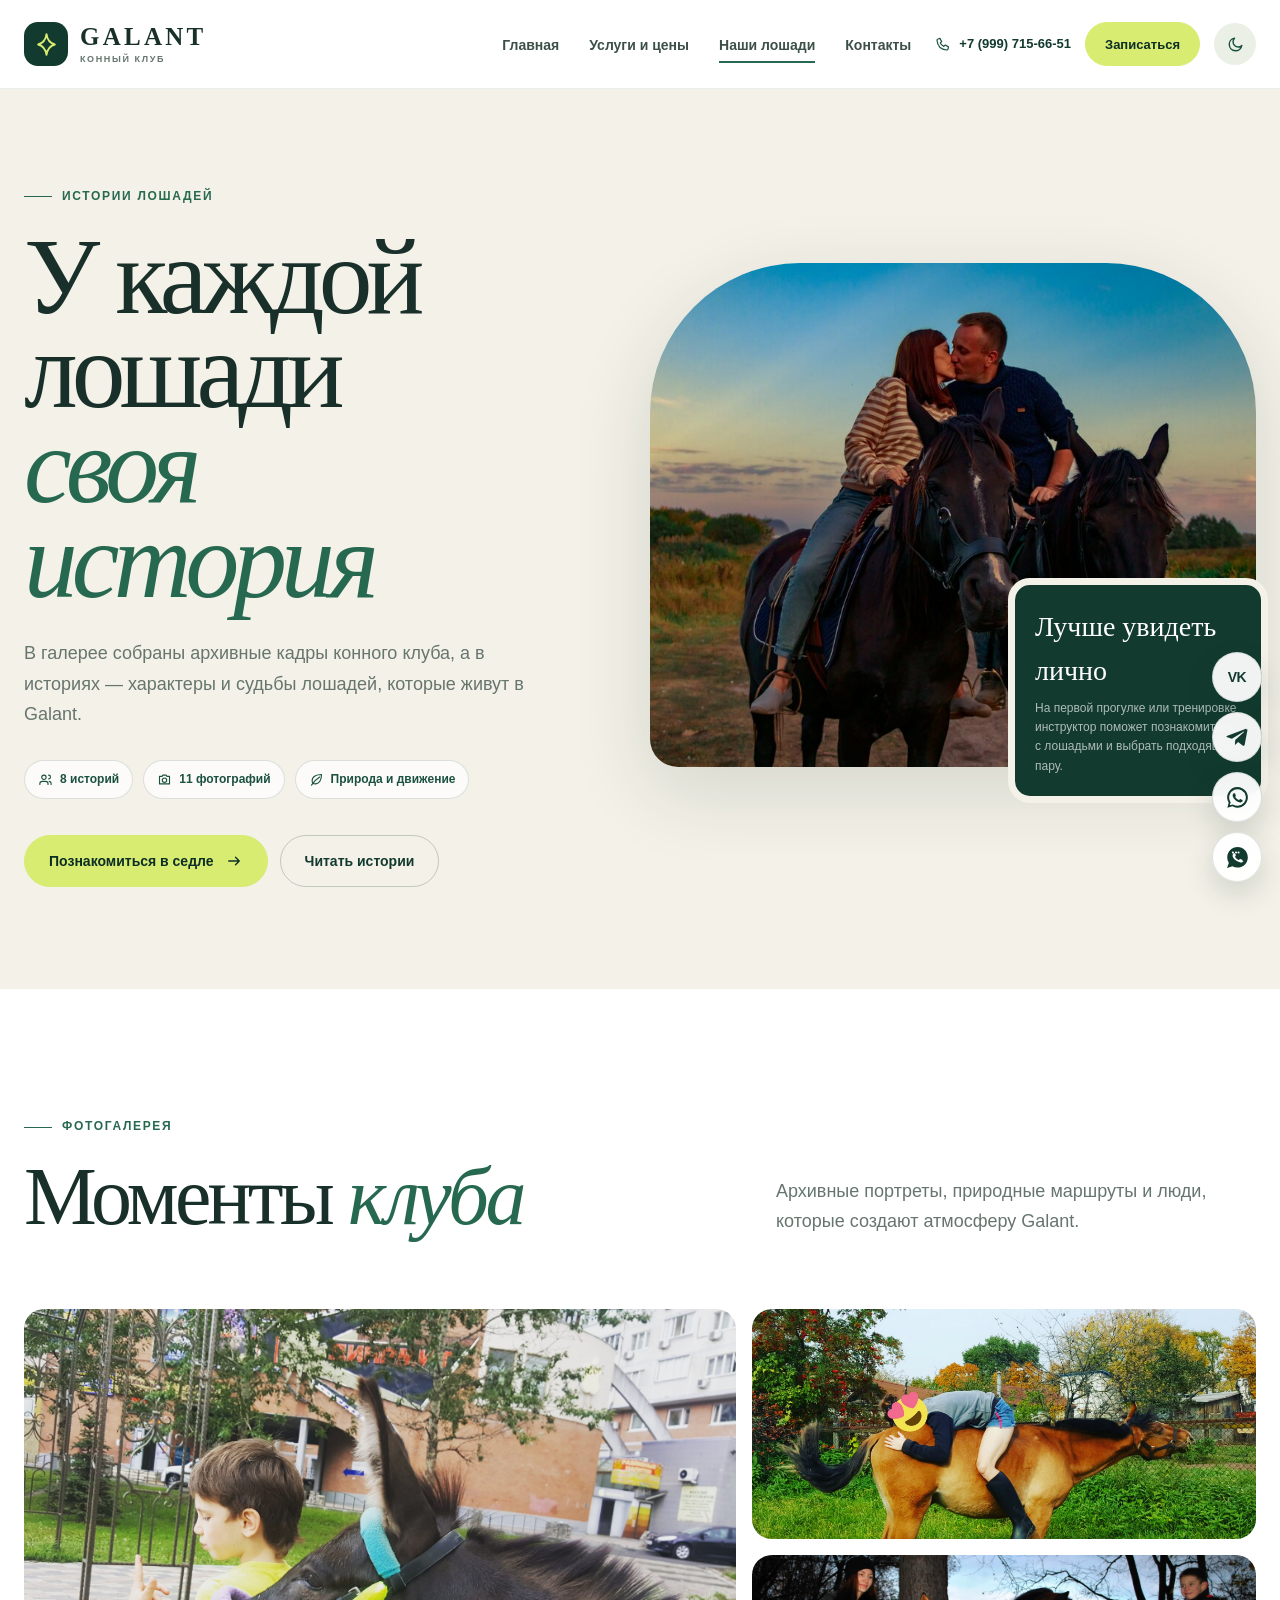
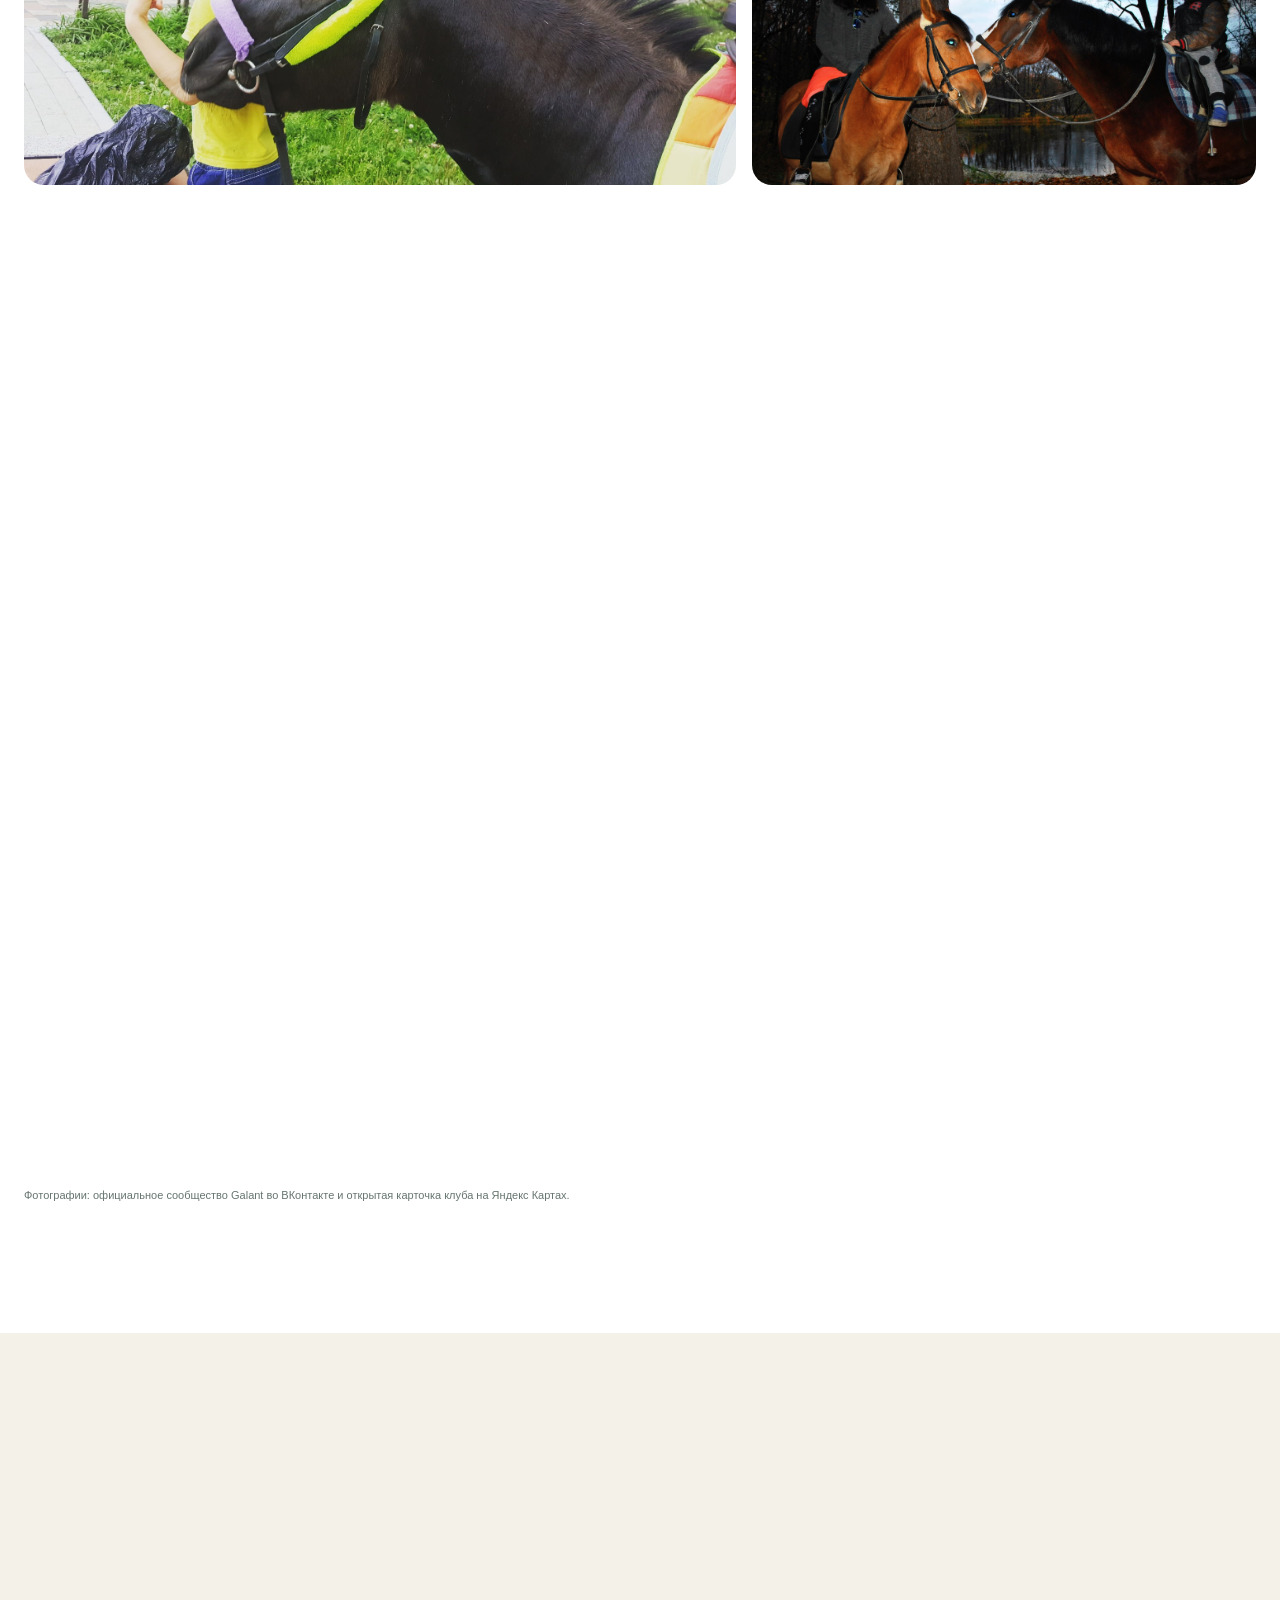
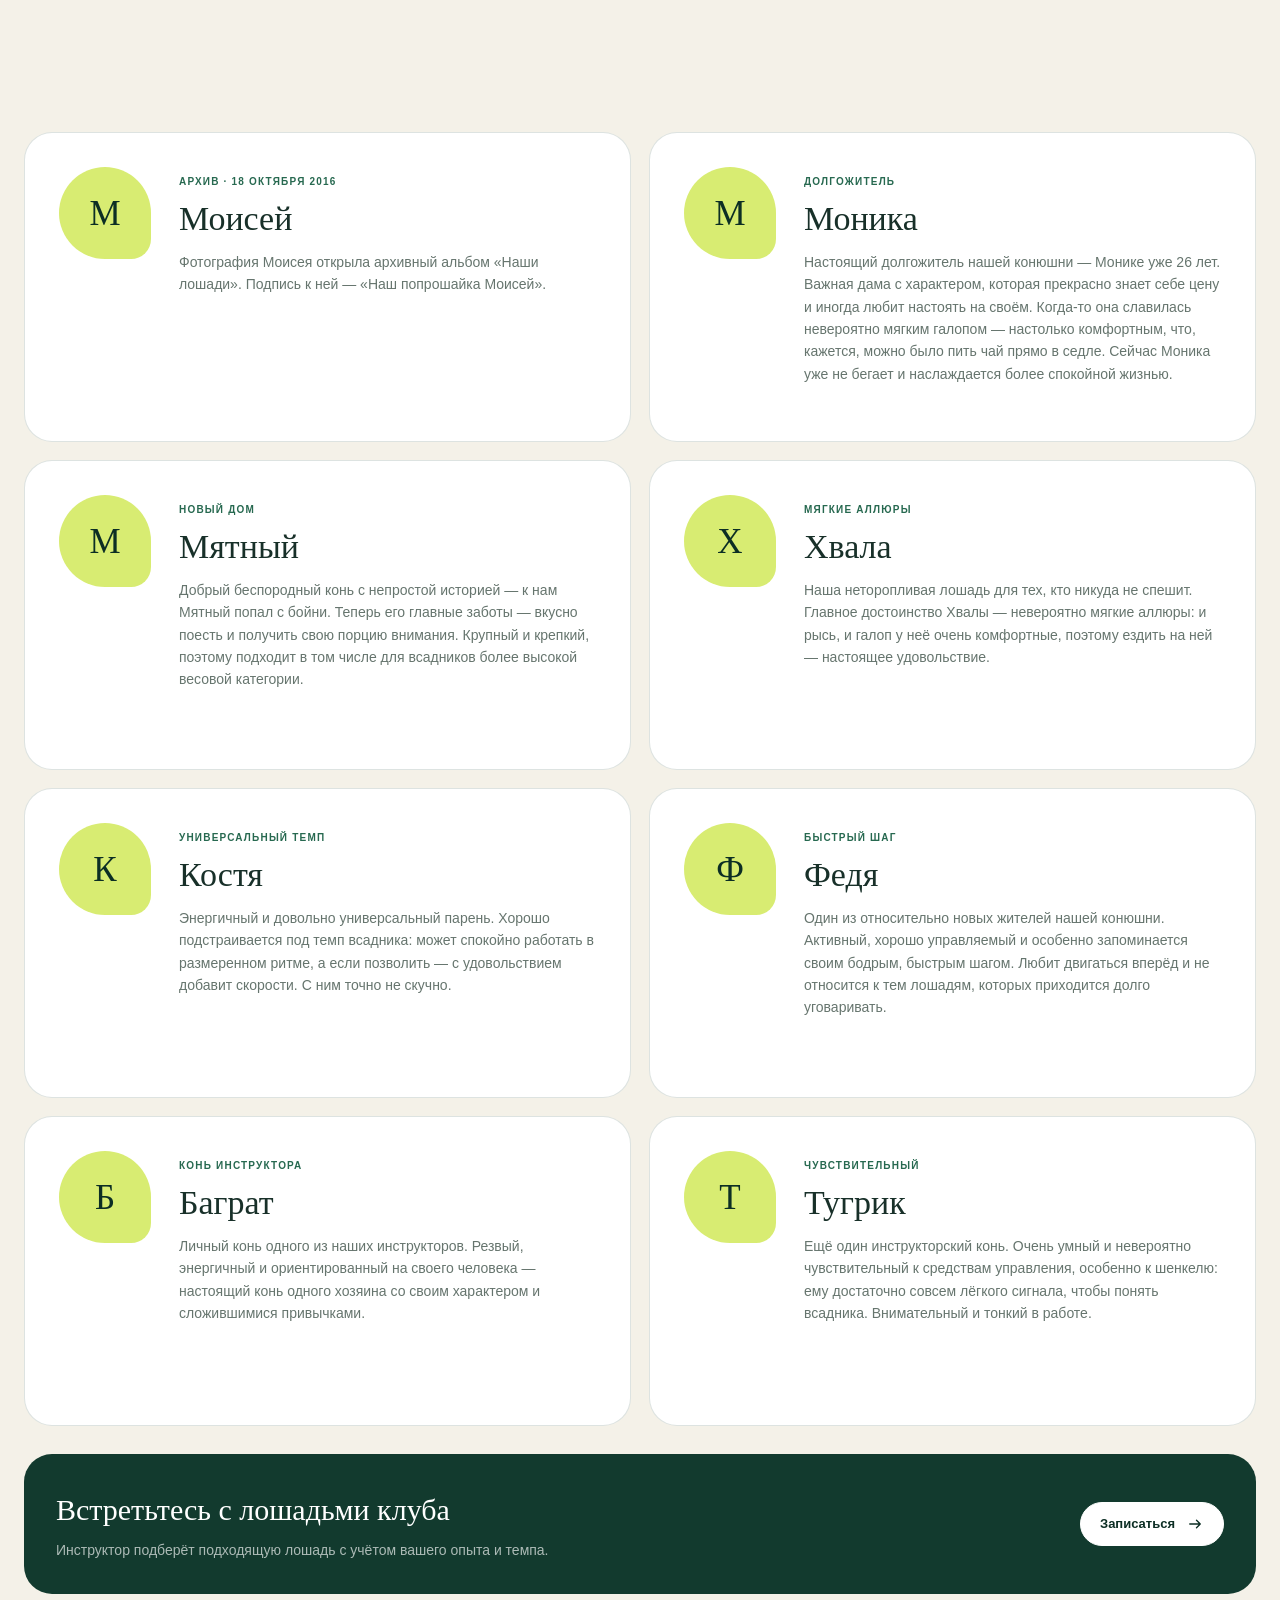
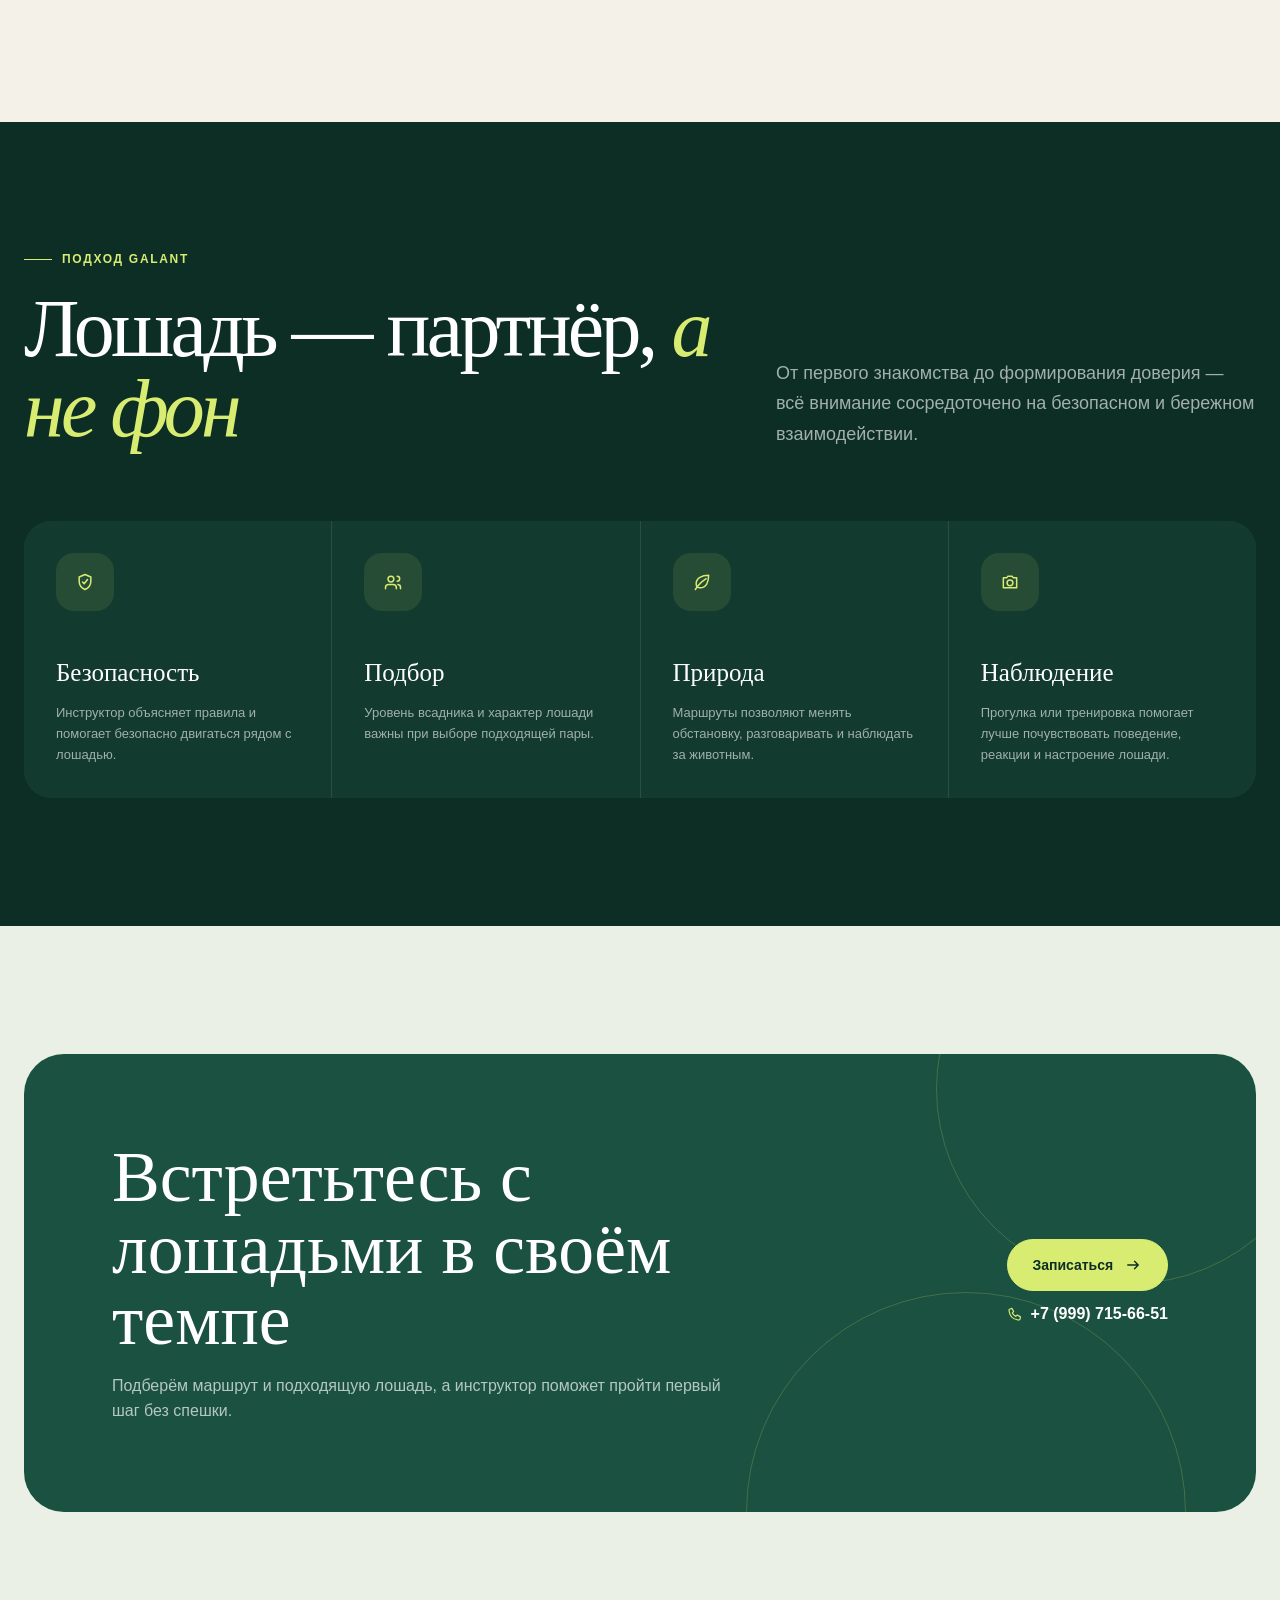
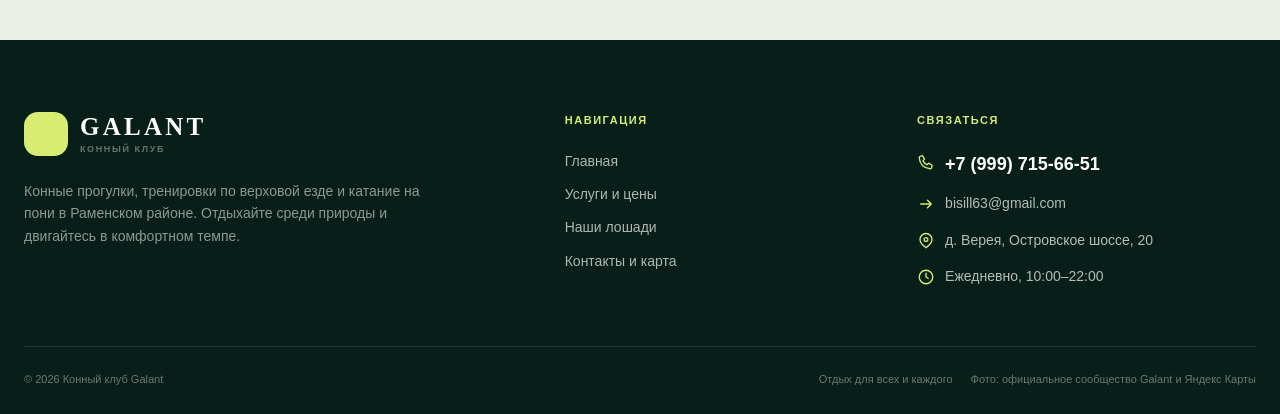
==== commit 07f581af: "Add files via upload" ====
--- a/horses.html
+++ b/horses.html
@@ -19,12 +19,12 @@
   <title>Наши лошади — конный клуб Galant</title>
   <link rel="icon" href="assets/favicon.svg" type="image/svg+xml">
   <link rel="preload" href="assets/images/galant-08.jpg" as="image" fetchpriority="high">
-  <link rel="stylesheet" href="assets/styles.css?v=20261008h">
-  <script src="assets/script.js?v=20261008h" defer></script>
+  <link rel="stylesheet" href="assets/styles.css?v=20261008k">
+  <script src="assets/script.js?v=20261008k" defer></script>
 </head>
 <body>
 <svg class="icon-sprite" xmlns="http://www.w3.org/2000/svg" style="display:none" aria-hidden="true" focusable="false">
-  <symbol id="icon-vk" viewBox="0 0 24 24"><path fill="currentColor" d="M12.82 17.35h-2.18c-.12 0-.23-.04-.34-.12-.12-.08-.18-.2-.25-.34-.16-.31-.7-1.34-1.59-3.09-1.32-1.76-2.77-3.36-2.8-3.4-.03-.04-.03-.09 0-.13.03-.04.12-.06.25-.06h2.47c.13 0 .24.03.33.1.08.07.13.17.18.29l2.9 3.46 2.42-3.44a.58.58 0 0 1 .4-.21h2.46c.16 0 .26.03.3.09.05.07.05.18 0 .3-.05.12-.4.55-1.03 1.29L16.5 15.1s3.87 3.87 3.87 4.05c0 .1-.04.17-.11.22-.08.04-.2.07-.36.07h-2.2c-.16 0-.29-.03-.4-.08a4.45 4.45 0 0 1-.48-.36Z"/></symbol>
+  <symbol id="icon-vk" viewBox="0 0 24 24"><path fill="currentColor" d="m9.489.004.729-.003h3.564l.73.003.914.01.433.007.418.011.403.014.388.016.374.021.36.025.345.03.333.033c1.74.196 2.933.616 3.833 1.516.9.9 1.32 2.092 1.516 3.833l.034.333.029.346.025.36.02.373.025.588.012.41.013.644.009.915.004.98-.001 3.313-.003.73-.01.914-.007.433-.011.418-.014.403-.016.388-.021.374-.025.36-.03.345-.033.333c-.196 1.74-.616 2.933-1.516 3.833-.9.9-2.092 1.32-3.833 1.516l-.333.034-.346.029-.36.025-.373.02-.588.025-.41.012-.644.013-.915.009-.98.004-3.313-.001-.73-.003-.914-.01-.433-.007-.418-.011-.403-.014-.388-.016-.374-.021-.36-.025-.345-.03-.333-.033c-1.74-.196-2.933-.616-3.833-1.516-.9-.9-1.32-2.092-1.516-3.833l-.034-.333-.029-.346-.025-.36-.02-.373-.025-.588-.012-.41-.013-.644-.009-.915-.004-.98.001-3.313.003-.73.01-.914.007-.433.011-.418.014-.403.016-.388.021-.374.025-.36.03-.345.033-.333c.196-1.74.616-2.933 1.516-3.833.9-.9 2.092-1.32 3.833-1.516l.333-.034.346-.029.36-.025.373-.02.588-.025.41-.012.644-.013.915-.009ZM6.79 7.3H4.05c.13 6.24 3.25 9.99 8.72 9.99h.31v-3.57c2.01.2 3.53 1.67 4.14 3.57h2.84c-.78-2.84-2.83-4.41-4.11-5.01 1.28-.74 3.08-2.54 3.51-4.98h-2.58c-.56 1.98-2.22 3.78-3.8 3.95V7.3H10.5v6.92c-1.6-.4-3.62-2.34-3.71-6.92Z"/></symbol>
   <symbol id="icon-telegram" viewBox="0 0 24 24"><path fill="currentColor" d="M21.7 4.1 18.9 19c-.2 1-.8 1.3-1.7.8l-4.6-3.4-2.2 2.1c-.3.3-.5.5-.9.5l.3-4.7 8.5-7.7c.4-.3-.1-.5-.6-.2L6.6 13.2l-4.4-1.4c-1-.3-1-1 .2-1.4l17.1-6.6c.8-.3 1.5.2 1.2 1.1Z"/></symbol>
   <symbol id="icon-whatsapp" viewBox="0 0 24 24"><path fill="currentColor" d="M12.04 2a9.9 9.9 0 0 0-8.5 15l-1.3 4.8 4.9-1.3A9.9 9.9 0 1 0 12.04 2Zm0 18a8 8 0 0 1-4.1-1.1l-.3-.2-3 .8.8-2.9-.2-.3A8 8 0 1 1 12.04 20Zm4.4-5.8c-.2-.1-1.4-.7-1.6-.8-.2-.1-.4-.1-.5.1l-.7.9c-.1.2-.3.2-.5.1a6.6 6.6 0 0 1-3.3-2.9c-.2-.4.2-.4.6-1.2.1-.1 0-.3 0-.4l-.7-1.7c-.2-.4-.4-.4-.5-.4h-.5c-.2 0-.4.1-.6.3-.2.2-.8.8-.8 1.9 0 1.1.8 2.2.9 2.4.1.1 1.6 2.6 4 3.6 2.4 1 2.4.7 2.9.6.4-.1 1.4-.6 1.6-1.1.2-.6.2-1 .1-1.1-.1-.1-.2-.2-.4-.3Z"/></symbol>
   <symbol id="icon-viber" viewBox="0 0 24 24"><path fill="currentColor" d="M12.1 2C6.6 2 2.2 6.3 2.2 11.7c0 1.9.5 3.7 1.5 5.3L2 22l5.1-1.7a9.8 9.8 0 0 0 4.9 1.3h.1c5.4 0 9.8-4.3 9.8-9.7S17.5 2 12.1 2Zm5.6 13.5c-.2.6-1.3 1.2-1.8 1.2-.5.1-1 .1-1.6-.1-.4-.1-.9-.3-1.5-.5-2.7-.9-4.4-3.2-4.5-3.4-.1-.1-1-1.3-1-2.5 0-1.2.6-1.8.8-2.1.2-.2.5-.3.6-.3h.5c.2 0 .4 0 .5.4l.7 1.7c.1.2 0 .4-.1.5l-.4.5c-.1.1-.3.3-.1.6.1.3.6 1.1 1.3 1.7.9.8 1.6 1 1.9 1.2.2.1.4.1.5-.1l.7-.8c.2-.2.3-.2.6-.1l1.6.8c.2.1.4.2.5.3.1.2.1.6-.1 1.1Z"/><circle cx="7.6" cy="7.2" r="1" fill="#fff"/><circle cx="10.6" cy="7.2" r="1" fill="#fff"/><circle cx="13" cy="7.2" r="1" fill="#fff"/></symbol>
@@ -189,7 +189,7 @@
   </nav>
 
   <dialog class="booking-modal" id="booking" aria-labelledby="booking-title">
-    <div class="modal-header"><div><h2 id="booking-title">Запись в клуб Galant</h2><p>Заполните форму — сообщение откроется в WhatsApp.</p></div><button class="modal-close" type="button" data-booking-close aria-label="Закрыть форму"><svg class="icon" aria-hidden="true"><use href="#icon-close"></use></svg></button></div>
+    <div class="modal-header"><div><h2 id="booking-title">Запись в клуб Galant</h2><p>Заполните форму — заявка откроется в выбранном мессенджере.</p></div><button class="modal-close" type="button" data-booking-close aria-label="Закрыть форму"><svg class="icon" aria-hidden="true"><use href="#icon-close"></use></svg></button></div>
     <form class="booking-form" data-booking-form>
       <div class="form-grid">
         <div class="form-field"><label for="booking-name">Ваше имя</label><input id="booking-name" name="name" type="text" autocomplete="name" placeholder="Например, Анна" required></div>
@@ -200,6 +200,8 @@
         <div class="form-field form-field-full"><label for="booking-comment">Опыт и желаемый темп</label><textarea id="booking-comment" name="comment" rows="3" placeholder="Например: я новичок, хочу спокойный темп" required></textarea></div>
       </div>
       <label class="form-consent"><input name="consent" type="checkbox" required><span>Я согласен(на) на обработку контактных данных для связи по записи.</span></label>
+      <fieldset class="booking-channel-field"><legend>Куда отправить заявку</legend><div class="booking-channels" role="radiogroup" aria-label="Канал отправки"><button class="channel-btn is-active" type="button" data-booking-channel="whatsapp" aria-pressed="true"><svg class="icon" aria-hidden="true"><use href="#icon-whatsapp"></use></svg><span>WhatsApp</span></button><button class="channel-btn" type="button" data-booking-channel="telegram" aria-pressed="false"><svg class="icon" aria-hidden="true"><use href="#icon-telegram"></use></svg><span>Telegram</span></button><button class="channel-btn" type="button" data-booking-channel="vk" aria-pressed="false"><svg class="icon" aria-hidden="true"><use href="#icon-vk"></use></svg><span>ВКонтакте</span></button><button class="channel-btn" type="button" data-booking-channel="sms" aria-pressed="false"><svg class="icon" aria-hidden="true"><use href="#icon-phone"></use></svg><span>SMS</span></button></div></fieldset>
+      <div class="booking-copy" hidden><label for="booking-message">Текст заявки</label><textarea id="booking-message" rows="5" readonly></textarea><button class="button button-outline button-small" type="button" data-booking-copy>Скопировать<svg class="icon" aria-hidden="true"><use href="#icon-check"></use></svg></button></div>
       <p class="form-status" data-form-status aria-live="polite"></p>
       <div class="modal-actions"><a class="modal-phone" href="tel:+79997156651"><svg class="icon" aria-hidden="true"><use href="#icon-phone"></use></svg><span>Лучше по телефону</span></a><button class="button button-accent" type="submit">Отправить заявку<svg class="icon" aria-hidden="true"><use href="#icon-arrow"></use></svg></button></div>
     </form>
--- a/assets/styles.css
+++ b/assets/styles.css
@@ -2305,6 +2305,96 @@
   accent-color: var(--green-700);
 }
 
+.booking-channel-field {
+  border: 0;
+  margin: 0;
+  padding: 0;
+}
+
+.booking-channel-field legend {
+  color: var(--green-900);
+  font-size: 12px;
+  font-weight: 800;
+  letter-spacing: 0.04em;
+  margin-bottom: 10px;
+}
+
+.booking-channels {
+  display: grid;
+  grid-template-columns: repeat(4, 1fr);
+  gap: 8px;
+}
+
+.channel-btn {
+  display: inline-flex;
+  align-items: center;
+  justify-content: center;
+  gap: 8px;
+  min-height: 48px;
+  padding: 8px 10px;
+  color: var(--green-800);
+  background: #fafbf8;
+  border: 1px solid rgba(18, 58, 46, 0.17);
+  border-radius: 13px;
+  font-size: 13px;
+  font-weight: 700;
+  cursor: pointer;
+  transition: color 180ms ease, background-color 180ms ease, border-color 180ms ease;
+}
+
+.channel-btn .icon {
+  width: 20px;
+  height: 20px;
+}
+
+.channel-btn:hover {
+  border-color: var(--green-700);
+}
+
+.channel-btn.is-active {
+  color: #fff;
+  background: var(--green-700);
+  border-color: var(--green-700);
+}
+
+.booking-copy {
+  display: grid;
+  gap: 10px;
+  margin-top: -6px;
+  padding: 16px;
+  background: var(--sage-100);
+  border: 1px dashed rgba(18, 58, 46, 0.25);
+  border-radius: 13px;
+}
+
+.booking-copy[hidden] {
+  display: none;
+}
+
+.booking-copy label {
+  color: var(--green-900);
+  font-size: 12px;
+  font-weight: 800;
+  letter-spacing: 0.04em;
+}
+
+.booking-copy textarea {
+  width: 100%;
+  min-height: 110px;
+  padding: 13px 15px;
+  color: var(--ink);
+  background: var(--surface);
+  border: 1px solid rgba(18, 58, 46, 0.17);
+  border-radius: 13px;
+  font-size: 13px;
+  line-height: 1.5;
+  resize: none;
+}
+
+.booking-copy .button {
+  justify-self: start;
+}
+
 .modal-actions {
   display: flex;
   align-items: center;
@@ -2772,6 +2862,10 @@
 
   .modal-actions .button {
     width: 100%;
+  }
+
+  .booking-channels {
+    grid-template-columns: 1fr 1fr;
   }
 }
 
@@ -3145,6 +3239,41 @@
   color: var(--sage-300);
 }
 
+:root[data-theme="dark"] .booking-channel-field legend {
+  color: var(--sage-300);
+}
+
+:root[data-theme="dark"] .channel-btn {
+  color: var(--sage-300);
+  background: #101d16;
+  border-color: var(--line);
+}
+
+:root[data-theme="dark"] .channel-btn:hover {
+  border-color: var(--sage-300);
+}
+
+:root[data-theme="dark"] .channel-btn.is-active {
+  color: #fff;
+  background: var(--green-700);
+  border-color: var(--green-700);
+}
+
+:root[data-theme="dark"] .booking-copy {
+  background: #101d16;
+  border-color: var(--line);
+}
+
+:root[data-theme="dark"] .booking-copy label {
+  color: var(--sage-300);
+}
+
+:root[data-theme="dark"] .booking-copy textarea {
+  color: var(--ink);
+  background: rgba(21, 37, 29, 0.6);
+  border-color: var(--line);
+}
+
 @media (prefers-reduced-motion: reduce) {
   html {
     scroll-behavior: auto;
